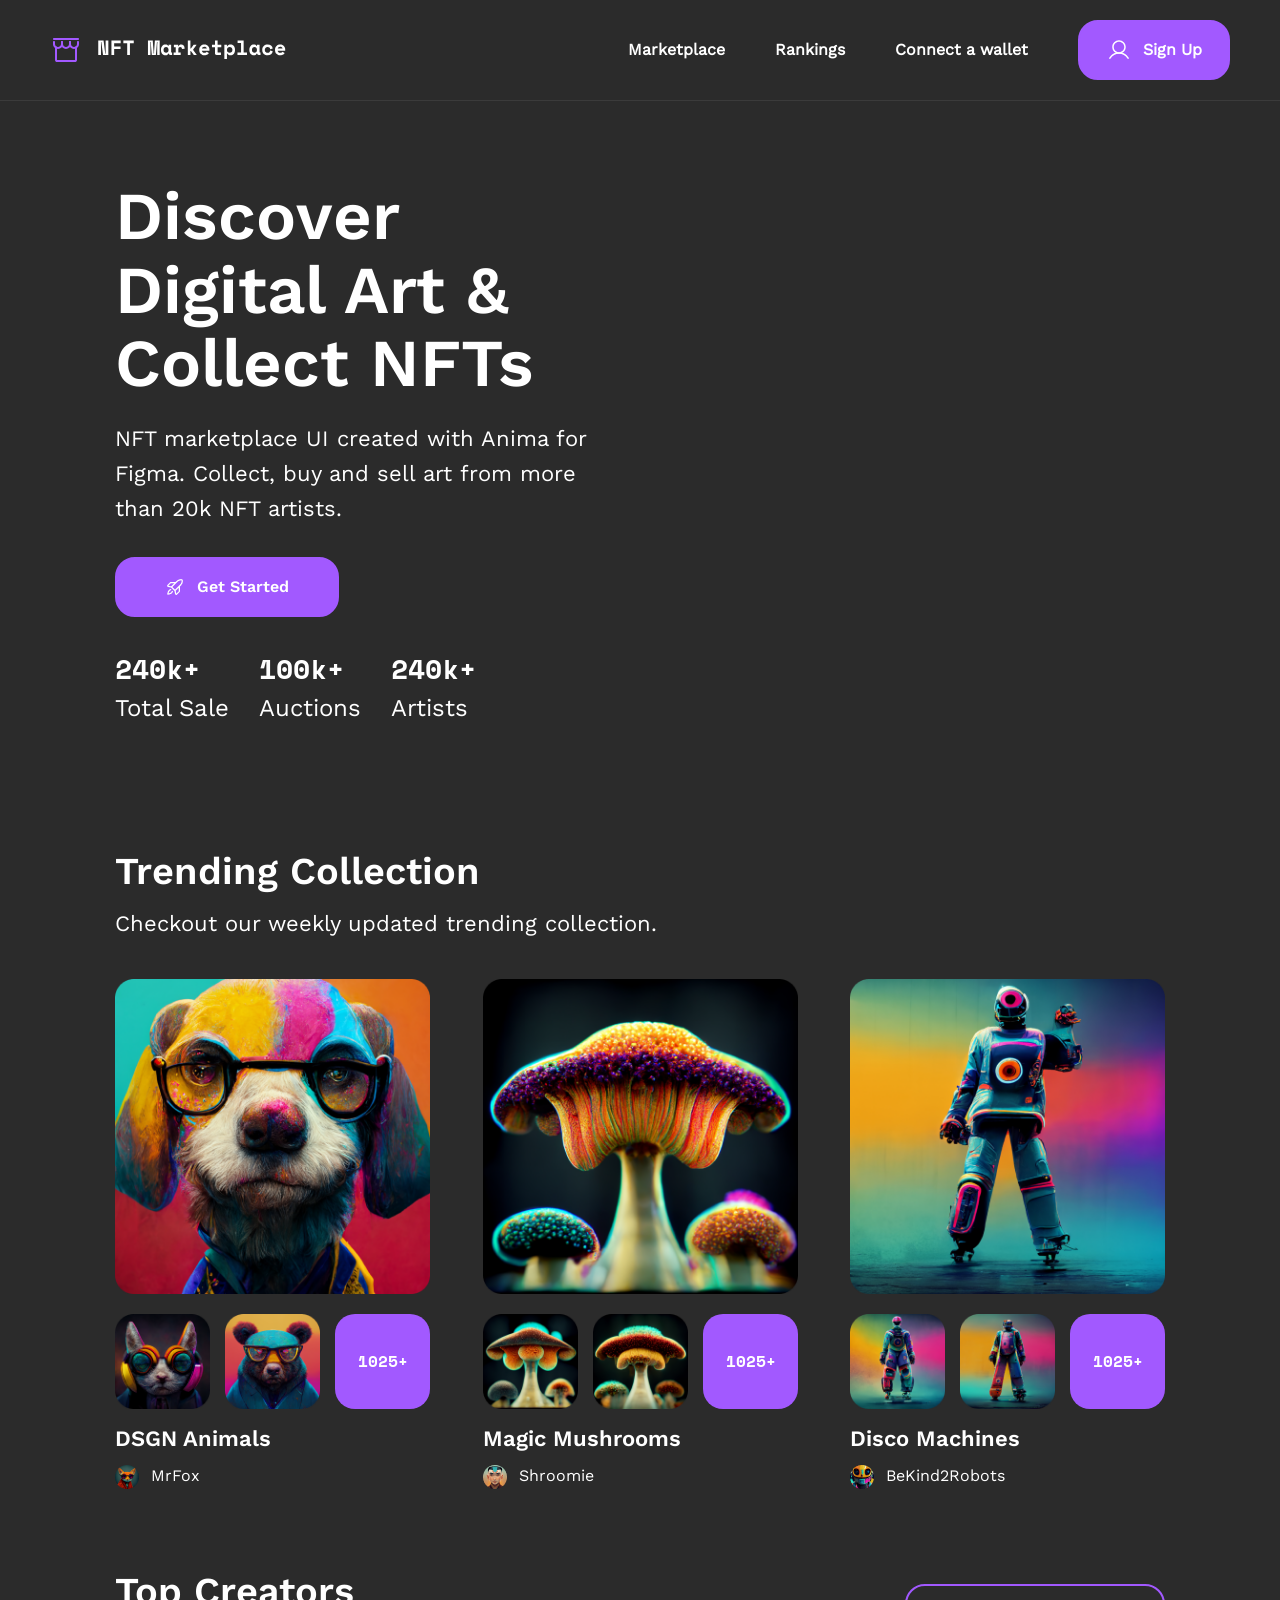
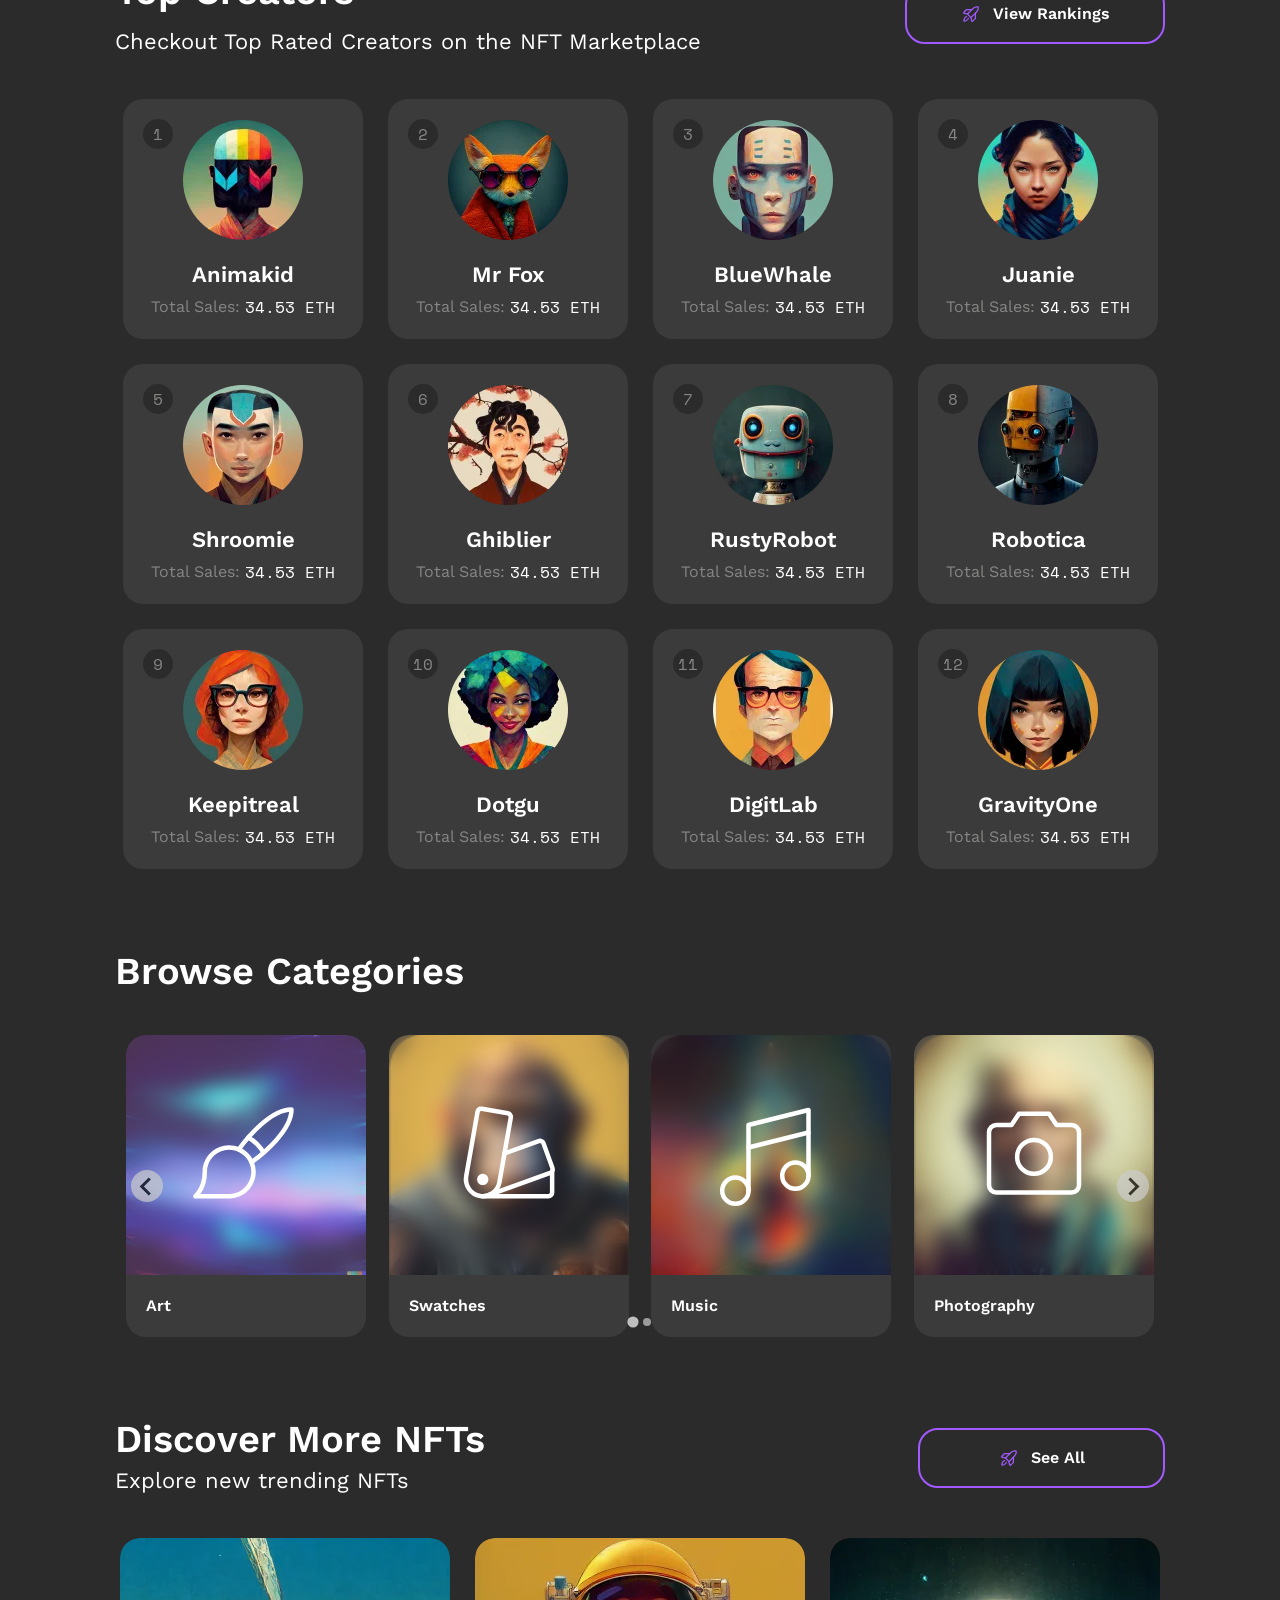
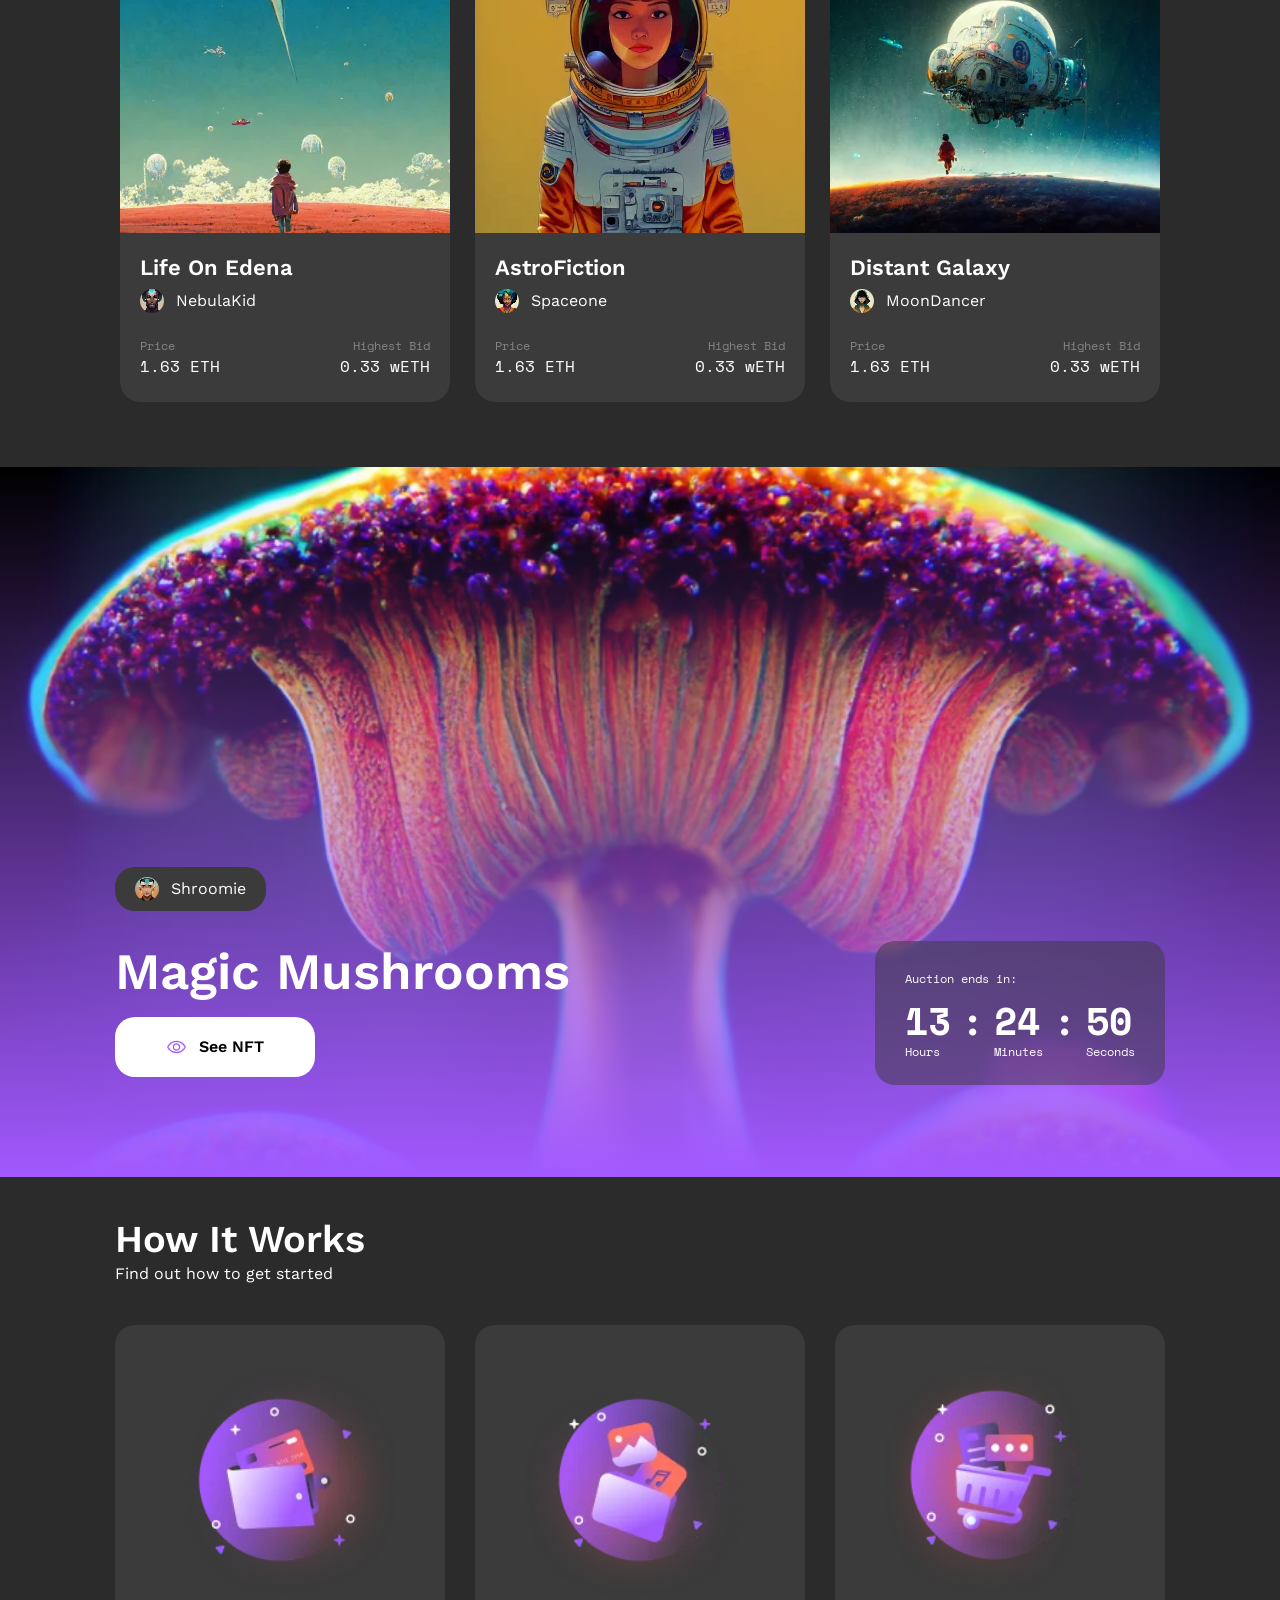
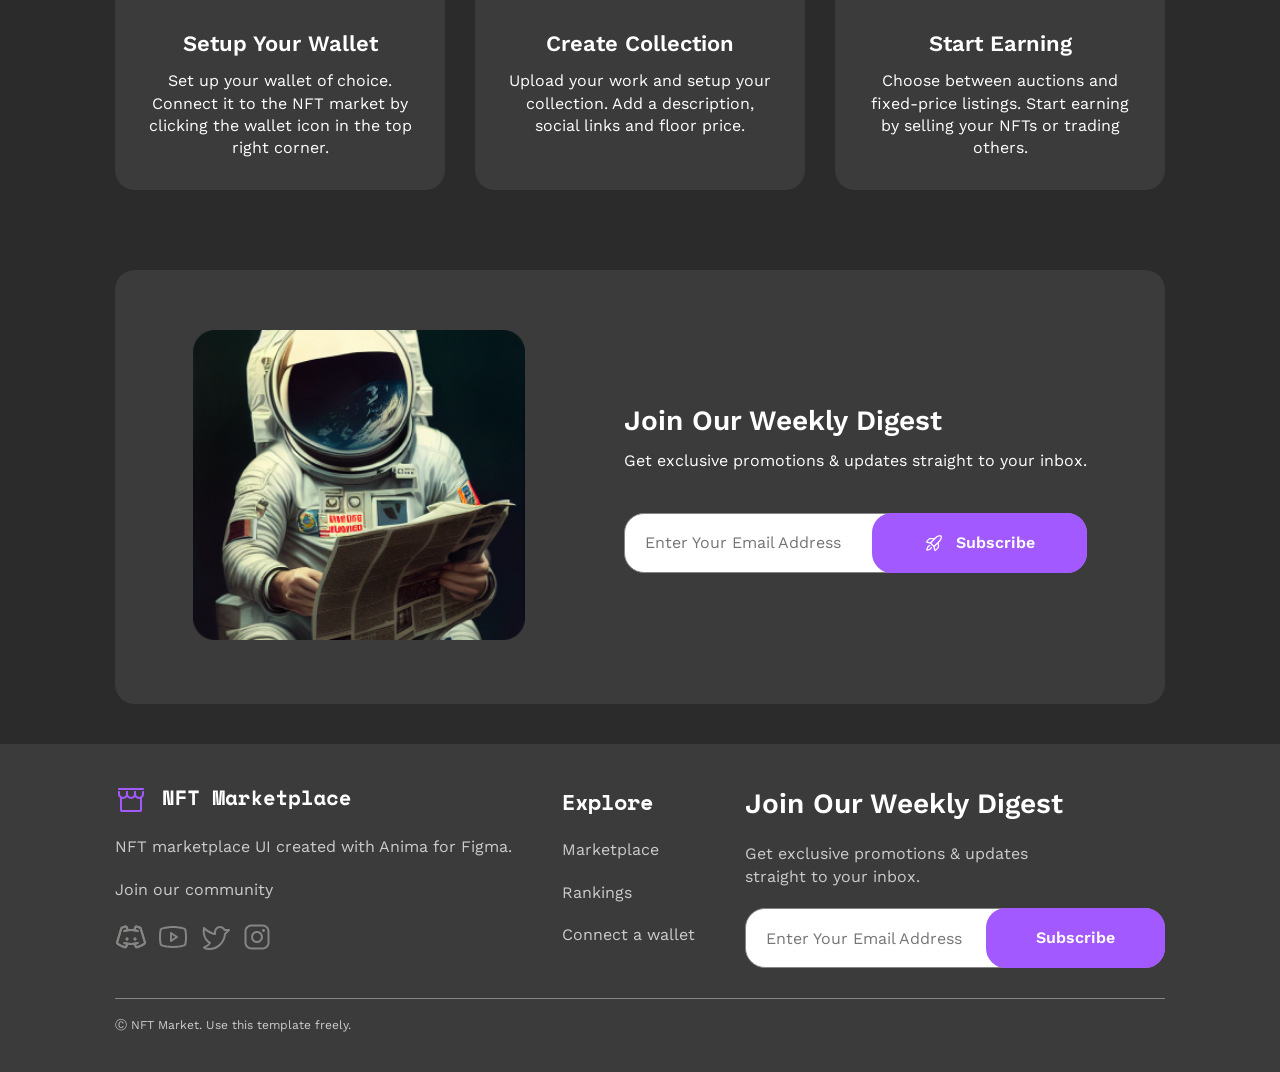
==== index.html @ 75ac3bb0 "Add files via upload" ====
<!DOCTYPE html>
<html lang="en">
  <head>
    <meta charset="UTF-8" />
    <meta name="viewport" content="width=device-width, initial-scale=1.0" />
    <meta http-equiv="X-UA-Compatible" content="ie=edge" />
    <title>NFT Marketplace</title>
    <link rel="icon" type="image/x-icon" href="images/favicon.png">
    <link rel="stylesheet" href="css/normalize.css" />
    <link rel="stylesheet" href="css/style.css" />
    <link rel="stylesheet" href="css/atropos.css" />
    <link rel="stylesheet" href="css/splide.min.css" />
  </head>
  <body>
    <div class="body-wrapper">
      <div class="overlay" onclick="toggleClasses()"></div>
      <header class="header">
        <section class="header_inner">
          <nav class="header_logo hvr-shrink">
            <a href="index.html" class="header_logo_container">
              <img
                src="images/storefront.svg"
                alt="NFT Marketplace"
                class="header_storefrontimg"
              />
              <img
                src="images/marketplace.svg"
                alt="NFT Marketplace"
                class="header_marketplaceimg"
              />
            </a>
          </nav>
          <a class="header_menubtn" onclick="toggleClasses()">
            <img
              src="images/burgermenu.svg"
              alt="Menu"
              class="header_burgermenu"
            />
          </a>
          <nav class="header_menu">
            <a href="marketplace.html" class="header_menuitem hvr-shrink">
              <img src="images/market.svg" alt="" />
              <p class="base-sans">Marketplace</p></a
            >
            <a href="topcreators.html" class="header_menuitem hvr-shrink">
              <img src="images/rank.svg" alt="" />
              <p class="base-sans">Rankings</p></a
            >
            <a href="connectwallet.html" class="header_menuitem hvr-shrink"
              ><img src="images/wallet.svg" alt="" />
              <p class="base-sans">Connect a wallet</p></a
            >
            <a
              href="createaccount.html"
              class="header_menuitem_button btn hvr-shrink"
            >
              <img src="images/user.svg" alt="" />
              <p class="base-sans">Sign Up</p></a
            >
            <div class="header_join">
              <p class="base-sans">Join our community</p>
              <div class="footer_socialpics">
                <a href="https://discord.com/"
                  ><img src="images/discord.svg" alt=""
                /></a>
                <a href="https://youtube.com/"
                  ><img src="images/youtube.svg" alt=""
                /></a>
                <a href="https://twitter.com/"
                  ><img src="images/twitter.svg" alt=""
                /></a>
                <a href="https://instagram.com/"
                  ><img src="images/instagram.svg" alt=""
                /></a>
              </div>
            </div>
          </nav>
        </section>
      </header>

      <section class="hero">
        <div class="container">
          <div class="hero_inner">
            <div class="hero_article_head">
              <h4 class="sans">Discover digital art & Collect NFTs</h4>
              <p class="base-sans">
                NFT marketplace UI created with Anima for Figma. Collect, buy
                and sell art from more than 20k NFT artists.
              </p>
            </div>

            <div class="hero_nft_card">
              <a href="artistpage.html"><img src="images/hero.gif" alt="" /></a>
            </div>
            <a
              href="createaccount.html"
              class="hero_article_button btn hvr-shrink"
              ><img src="images/rocket.png" alt="" />Get Started</a
            >

            <div class="hero_article_addinfo">
              <div class="hero_article_addinfo_item">
                <h5 class="mono">240k+</h5>
                <p class="base-sans">Total Sale</p>
              </div>
              <div class="hero_article_addinfo_item">
                <h5 class="mono">100k+</h5>
                <p class="base-sans">Auctions</p>
              </div>
              <div class="hero_article_addinfo_item">
                <h5 class="mono">240k+</h5>
                <p class="base-sans">Artists</p>
              </div>
            </div>
          </div>
        </div>
      </section>

      <section class="trendingcol">
        <div class="container">
          <div class="trendingcol_inner">
            <div class="trendingcol_headline">
              <h4 class="sans">Trending Collection</h4>
              <p class="base-sans">
                Checkout our weekly updated trending collection.
              </p>
            </div>
            <div class="trendingcol_cardrow">
              <div class="trendingcol_cardrow_item">
                <div class="trendingcol_cardrow_item_primpic hvr-shrink">
                  <a href="nftpage.html"
                    ><img src="images/cardrow1_fpick.png" alt=""
                  /></a>
                </div>

                <div class="trendingcol_cardrow_item_secpic_items">
                  <a href="nftpage.html"
                    ><img
                      class="hvr-shrink"
                      src="images/cardrow1_spick1.png"
                      alt=""
                  /></a>
                  <a href="nftpage.html"
                    ><img
                      class="hvr-shrink"
                      src="images/cardrow1_spick2.png"
                      alt=""
                  /></a>
                  <a href="nftpage.html"
                    ><p class="trendingcol_cardrow_secpic_item_nft hvr-shrink">
                      1025+
                    </p></a
                  >
                </div>
                <div class="trendingcol_info">
                  <h5 class="sans">DSGN Animals</h5>
                  <div class="trendingcol_card_placeholder_artistcard">
                    <img src="images/trendingcol_artistcard1.png" alt="" />
                    <p class="base-sans">MrFox</p>
                  </div>
                </div>
              </div>
              <div
                class="trendingcol_cardrow_item trendingcol_cardrow_item_cardrow_first"
              >
                <div class="trendingcol_cardrow_item_primpic hvr-shrink">
                  <a href="nftpage.html"
                    ><img src="images/cardrow2_fpick.png" alt=""
                  /></a>
                </div>
                <div class="trendingcol_cardrow_item_secpic_items">
                  <a href="nftpage.html"
                    ><img
                      class="hvr-shrink"
                      src="images/cardrow2_spick1.png"
                      alt=""
                  /></a>
                  <a href="nftpage.html"
                    ><img
                      class="hvr-shrink"
                      src="images/cardrow2_spick2.png"
                      alt=""
                  /></a>
                  <a href="nftpage.html"
                    ><p class="trendingcol_cardrow_secpic_item_nft hvr-shrink">
                      1025+
                    </p></a
                  >
                </div>
                <div class="trendingcol_info">
                  <h5 class="sans">Magic Mushrooms</h5>
                  <div class="trendingcol_card_placeholder_artistcard">
                    <img src="images/trendingcol_artistcard2.png" alt="" />
                    <p class="base-sans">Shroomie</p>
                  </div>
                </div>
              </div>
              <div
                class="trendingcol_cardrow_item trendingcol_cardrow_item_cardrow_second"
              >
                <div class="trendingcol_cardrow_item_primpic hvr-shrink">
                  <a href="nftpage.html"
                    ><img src="images/cardrow3_fpick.png" alt=""
                  /></a>
                </div>

                <div class="trendingcol_cardrow_item_secpic_items">
                  <a href="nftpage.html"
                    ><img
                      class="hvr-shrink"
                      src="images/cardrow3_spick1.png"
                      alt=""
                  /></a>
                  <a href="nftpage.html"
                    ><img
                      class="hvr-shrink"
                      src="images/cardrow3_spick2.png"
                      alt=""
                  /></a>
                  <a href="nftpage.html"
                    ><p class="trendingcol_cardrow_secpic_item_nft hvr-shrink">
                      1025+
                    </p></a
                  >
                </div>
                <div class="trendingcol_info">
                  <h5 class="sans">Disco Machines</h5>
                  <div class="trendingcol_card_placeholder_artistcard">
                    <img src="images/trendingcol_artistcard3.png" alt="" />
                    <p class="base-sans">BeKind2Robots</p>
                  </div>
                </div>
              </div>
            </div>
          </div>
        </div>
      </section>

      <section class="toprated container">
        <div class="toprated_inner">
          <article class="toprated_headline">
            <h4 class="sans">Top creators</h4>
            <p class="base-sans">
              Checkout Top Rated Creators on the NFT Marketplace
            </p>
          </article>
          <section class="toprated_btn hvr-shrink">
            <a href="topcreators.html" class="toprated_button btn">
              <img src="images/rocket2.svg" alt="" />View Rankings
            </a>
          </section>
          <div class="toprated_cardrow_list first"></div>
        </div>
      </section>

      <section class="browse">
        <div class="container">
          <div class="browse_inner">
            <h4 class="sans">Browse Categories</h4>
            <div
              class="splide"
              role="group"
              aria-label="Splide Basic HTML Example"
            >
              <div class="splide__track">
                <ul class="splide__list">
                  <li class="splide__slide hvr-shrink">
                    <a href="marketplace.html" class="browse_card">
                      <img
                        class="browse_card_img"
                        src="images/browse/art_bg.webp"
                        alt="Art"
                      /><img
                        src="images/browse/Art.svg"
                        alt=""
                        class="browse_card_front"
                      />
                      <p class="browse_card_name">Art</p>
                    </a>
                  </li>
                  <li class="splide__slide hvr-shrink">
                    <a href="marketplace.html" class="browse_card">
                      <img
                        class="browse_card_img"
                        src="images/browse/swatches_bg.webp"
                        alt="Swatches"
                      /><img
                        src="images/browse/Swatches.svg"
                        alt=""
                        class="browse_card_front"
                      />
                      <p class="browse_card_name">Swatches</p>
                    </a>
                  </li>
                  <li class="splide__slide hvr-shrink">
                    <a href="marketplace.html" class="browse_card">
                      <img
                        class="browse_card_img"
                        src="images/browse/music_bg.webp"
                        alt="Music"
                      /><img
                        src="images/browse/Music.svg"
                        alt=""
                        class="browse_card_front"
                      />
                      <p class="browse_card_name">Music</p>
                    </a>
                  </li>
                  <li class="splide__slide hvr-shrink">
                    <a href="marketplace.html" class="browse_card">
                      <img
                        class="browse_card_img"
                        src="images/browse/photography_bg.webp"
                        alt="Photography"
                      /><img
                        src="images/browse/Photography.svg"
                        alt=""
                        class="browse_card_front"
                      />
                      <p class="browse_card_name">Photography</p>
                    </a>
                  </li>
                  <li class="splide__slide hvr-shrink">
                    <a href="marketplace.html" class="browse_card">
                      <img
                        class="browse_card_img"
                        src="images/browse/video_bg.webp"
                        alt="Video"
                      /><img
                        src="images/browse/Video.svg"
                        alt=""
                        class="browse_card_front"
                      />
                      <p class="browse_card_name">Video</p>
                    </a>
                  </li>
                  <li class="splide__slide hvr-shrink">
                    <a href="marketplace.html" class="browse_card">
                      <img
                        class="browse_card_img"
                        src="images/browse/utility_bg.webp"
                        alt="Utility"
                      /><img
                        src="images/browse/Utility.svg"
                        alt=""
                        class="browse_card_front"
                      />
                      <p class="browse_card_name">Utility</p>
                    </a>
                  </li>
                  <li class="splide__slide hvr-shrink">
                    <a href="marketplace.html" class="browse_card">
                      <img
                        class="browse_card_img"
                        src="images/browse/sport_bg.webp"
                        alt="Sport"
                      /><img
                        src="images/browse/Sport.svg"
                        alt=""
                        class="browse_card_front"
                      />
                      <p class="browse_card_name">Sport</p>
                    </a>
                  </li>
                  <li class="splide__slide hvr-shrink">
                    <a href="marketplace.html" class="browse_card">
                      <img
                        class="browse_card_img"
                        src="images/browse/worlds_bg.webp"
                        alt="VirtualWorlds"
                      /><img
                        src="images/browse/VirtualWorlds.svg"
                        alt=""
                        class="browse_card_front"
                      />
                      <p class="browse_card_name">VirtualWorlds</p>
                    </a>
                  </li>
                </ul>
              </div>
            </div>
          </div>
        </div>
      </section>

      <section class="more">
        <div class="container">
          <div class="more_inner">
            <div class="more_headline_text">
              <h4 class="sans">Discover More NFTs</h4>
              <p class="base-sans">Explore new trending NFTs</p>
            </div>
            <div class="more_headline_button">
              <a href="marketplace.html" class="more_button btn hvr-shrink">
                <img src="images/rocket2.svg" alt="" />See All
              </a>
            </div>
            <section class="more_cardrow"></section>
          </div>
        </div>
      </section>

      <section class="highlight">
        <div class="highlight_gradient">
          <div class="container">
            <div class="highlight_inner">
              <a href="artistpage.html" class="highlight_artistcard hvr-shrink">
                <img src="images/highlight-artist.webp" alt="" />
                <p class="base-sans">Shroomie</p>
              </a>
              <h3 class="sans">Magic Mushrooms</h3>

              <div class="highlight_timer">
                <p class="caption-mono">Auction ends in:</p>
                <div class="highlight_timer_countdown">
                  <div class="highlight_timer_item">
                    <h3 class="highlight_hourtime mono">59</h3>
                    <p class="highlight_hourtext caption-mono">Hours</p>
                  </div>
                  <h3 class="highlight_timer_divider mono">:</h3>
                  <div class="highlight_timer_item">
                    <h3 class="highlight_mintime mono">59</h3>
                    <p class="highlight_mintext caption-mono">Minutes</p>
                  </div>
                  <h3 class="highlight_timer_divider mono">:</h3>
                  <div class="highlight_timer_item">
                    <h3 class="highlight_sectime mono">59</h3>
                    <p class="highlight_sectext caption-mono">Seconds</p>
                  </div>
                </div>
              </div>
              <div class="highlight_button hvr-shrink">
                <a href="nftpage.html" class="highlight_buttonsee">
                  <img src="images/timer_buttonsee.svg" alt="" />
                  <p style="color: black">See NFT</p>
                </a>
              </div>
            </div>
          </div>
        </div>
      </section>

      <section class="howitworks">
        <div class="container">
          <div class="howitworks_inner">
            <div class="howitworks_headline">
              <h3 class="sans">How It Works</h3>
              <p class="base-sans" style="font-weight: 400">
                Find out how to get started
              </p>
            </div>
            <div class="howitworks_cardrow">
              <div class="howitworks_cardrow_item hvr-shrink">
                <div class="howitworks_card_img">
                  <img src="images/more_item1.webp" alt="" />
                </div>
                <div class="howitworks_card_text">
                  <h5 class="sans">Setup Your wallet</h5>
                  <p class="caption-sans">
                    Set up your wallet of choice. Connect it to the NFT market
                    by clicking the wallet icon in the top right corner.
                  </p>
                </div>
              </div>
              <div class="howitworks_cardrow_item hvr-shrink">
                <div class="howitworks_card_img">
                  <img src="images/more_item2.webp" alt="" />
                </div>
                <div class="howitworks_card_text">
                  <h5 class="sans">Create Collection</h5>
                  <p class="caption-sans">
                    Upload your work and setup your collection. Add a
                    description, social links and floor price.
                  </p>
                </div>
              </div>
              <div class="howitworks_cardrow_item hvr-shrink">
                <div class="howitworks_card_img">
                  <img src="images/more_item3.webp" alt="" />
                </div>
                <div class="howitworks_card_text">
                  <h5 class="sans">Start Earning</h5>
                  <p class="caption-sans">
                    Choose between auctions and fixed-price listings. Start
                    earning by selling your NFTs or trading others.
                  </p>
                </div>
              </div>
            </div>
          </div>
        </div>
      </section>

      <section class="subscribe container">
        <div class="subscribe_inner">
          <div class="subscribe_picture">
            <img src="images/join-pic.png" alt="" />
          </div>
          <article class="subscribe_article">
            <div class="subscribe_text">
              <h4 class="sans">Join our weekly digest</h4>
              <p class="base-sans">
                Get exclusive promotions & updates straight to your inbox.
              </p>
            </div>
            <div class="subscribe_form">
              <input
                class="subscribe_input"
                type="email"
                placeholder="Enter Your Email Address"
              />
              <a href="#" class="subscribe_button btn hvr-shrink"
                ><img src="images/rocket.png" alt="" />Subscribe</a
              >
            </div>
          </article>
        </div>
      </section>
      <div class="scrollup">
        <svg class="scrollup_svg" viewBox="-2 -2 52 52">
          <path
            class="scrollup_path"
            d="M24,0 A24,24 0 0,1 48,24 A24,24 0 0,1 24,48 A24,24 0 0,1 0,24 A24,24 0 0,1 24,0 Z"
          />
        </svg>
      </div>
      <footer class="footer container">
        <div class="footer_inner">
          <section class="footer_socials">
            <a href="index.html" class="header_logo_container hvr-shrink">
              <img
                src="images/storefront.svg"
                alt="storefront"
                class="header_storefrontimg"
              />
              <img
                src="images/marketplace.svg"
                alt="marketplace"
                class="header_marketplaceimg"
              />
            </a>
            <p class="base-sans">
              NFT marketplace UI created with Anima for Figma.
            </p>
            <p class="base-sans">Join our community</p>
            <div class="footer_socialpics">
              <a href="https://discord.com/" class="hvr-shrink"
                ><img src="images/discord.svg" alt=""
              /></a>
              <a href="https://youtube.com/" class="hvr-shrink"
                ><img src="images/youtube.svg" alt=""
              /></a>
              <a href="https://twitter.com/" class="hvr-shrink"
                ><img src="images/twitter.svg" alt=""
              /></a>
              <a href="https://instagram.com/" class="hvr-shrink"
                ><img src="images/instagram.svg" alt=""
              /></a>
            </div>
          </section>
          <section class="footer_explore">
            <h5 class="mono">Explore</h5>
            <a href="marketplace.html" class="hvr-shrink"
              ><p class="base-sans">Marketplace</p></a
            >
            <a href="topcreators.html" class="hvr-shrink"
              ><p class="base-sans">Rankings</p></a
            >
            <a href="connectwallet.html" class="hvr-shrink"
              ><p class="base-sans">Connect a wallet</p></a
            >
          </section>
          <section class="footer_form">
            <div class="footer_text">
              <h4 class="sans">Join our weekly digest</h4>
              <p class="base-sans">
                Get exclusive promotions & updates straight to your inbox.
              </p>
            </div>
            <input
              class="footer_input"
              type="email"
              placeholder="Enter Your Email Address"
            />
            <a href="#" class="footer_button btn hvr-shrink"
              ><img src="images/rocket.png" alt="" />Subscribe</a
            >
          </section>
        </div>
        <p style="color: #cccccc" class="caption-sans">
          Ⓒ NFT Market. Use this template freely.
        </p>
      </footer>
    </div>
    <script src="js/index.js"></script>
    <script src="js/timer.js"></script>
    <script src="js/splide.min.js"></script>
    <script src="js/atropos.js"></script>
    <script src="js/main.js"></script>
    <script src="https://ajax.googleapis.com/ajax/libs/jquery/3.4.1/jquery.min.js"></script>
  </body>
</html>
---- css/style.css ----
@charset "UTF-8";
@font-face {
  font-family: "Space-Mono";
  font-weight: 400;
  font-style: normal;
  src: url("../fonts/SpaceMono-Regular.woff") format("woff2"), url("../fonts/SpaceMono-Regular.woff2") format("woff");
}
@font-face {
  font-family: "Space-Mono-Bold";
  font-weight: 700;
  font-style: normal;
  src: url("../fonts/SpaceMono-Bold.woff") format("woff2"), url("../fonts/SpaceMono-Bold.woff2") format("woff");
}
@font-face {
  font-family: "Work-Sans";
  font-weight: 400;
  font-style: normal;
  src: url("../fonts/WorkSans-Regular.woff") format("woff2"), url("../fonts/WorkSans-Regular.woff2") format("woff");
}
@font-face {
  font-family: "Work-Sans-SemiBold";
  font-weight: 600;
  font-style: normal;
  src: url("../fonts/WorkSans-SemiBold.woff") format("woff2"), url("../fonts/WorkSans-SemiBold.woff2") format("woff");
}
html {
  box-sizing: border-box;
  min-width: 52px;
}

ul,
li {
  list-style: none;
  padding: 0;
  margin: 0;
}

h1,
h2,
h3,
h4,
h5,
h6,
p {
  margin: 0;
}

input {
  border: none;
}

input[type=search]::-webkit-search-cancel-button,
input[type=search]::-webkit-search-clear-button {
  -webkit-appearance: none;
  appearance: none;
  display: none;
}

h1.mono {
  color: #fff;
  font-family: "Space-Mono-Bold";
  font-size: 67px;
  font-style: normal;
  font-weight: 700;
  line-height: 110%; /* 73.7px */
  text-transform: capitalize;
}

h1.sans {
  color: #fff;
  font-family: "Work-Sans-SemiBold";
  font-size: 67px;
  font-style: normal;
  font-weight: 600;
  line-height: 110%; /* 73.7px */
  text-transform: capitalize;
}

h2.mono {
  color: #fff;
  font-family: "Space-Mono-Bold";
  font-size: 51px;
  font-style: normal;
  font-weight: 700;
  line-height: 110%;
  text-transform: capitalize;
}

h2.sans {
  color: #fff;
  font-family: "Work-Sans-SemiBold";
  font-size: 51px;
  font-style: normal;
  font-weight: 600;
  line-height: 110%;
  text-transform: capitalize;
}

h3.mono {
  color: #fff;
  font-family: "Space-Mono-Bold";
  font-size: 38px;
  font-style: normal;
  font-weight: 700;
  line-height: 120%; /* 45.6px */
  text-transform: capitalize;
}

h3.sans {
  color: #fff;
  font-family: "Work-Sans-SemiBold";
  font-size: 38px;
  font-style: normal;
  font-weight: 600;
  line-height: 120%; /* 45.6px */
  text-transform: capitalize;
}

h4.sans {
  color: #fff;
  font-family: "Work-Sans-SemiBold";
  font-size: 28px;
  font-style: normal;
  font-weight: 600;
  line-height: 140%;
  text-transform: capitalize;
}

h4.mono {
  color: #fff;
  font-family: "Space-Mono-Bold";
  font-size: 28px;
  font-style: normal;
  font-weight: 700;
  line-height: 140%; /* 39.2px */
  text-transform: capitalize;
}

h5.mono {
  color: #fff;
  font-family: "Space-Mono-Bold";
  font-size: 22px;
  font-style: normal;
  font-weight: 700;
  line-height: 160%;
  text-transform: capitalize;
}

h5.sans {
  color: #fff;
  font-family: "Work-Sans-SemiBold";
  font-size: 22px;
  font-style: normal;
  font-weight: 600;
  line-height: 140%; /* 30.8px */
  text-transform: capitalize;
}

p.base-mono {
  color: #858584;
  font-family: "Space-Mono";
  font-size: 16px;
  font-style: normal;
  font-weight: 400;
  line-height: 140%;
}

p.base-sans {
  color: #fff;
  font-family: "Work-Sans";
  font-size: 16px;
  font-style: normal;
  font-weight: 400;
  line-height: 140%;
}

p.caption-mono {
  color: #fff;
  font-family: "Space-Mono";
  font-size: 12px;
  font-style: normal;
  font-weight: 400;
  line-height: 110%;
}

p.caption-sans {
  color: #fff;
  font-family: "Work-Sans";
  font-size: 12px;
  font-style: normal;
  font-weight: 400;
  line-height: 110%;
}

*,
*::after,
*::before {
  box-sizing: inherit;
}

body {
  min-width: 320px;
  overflow-x: hidden;
}

a:link {
  text-decoration: none;
}

a:visited {
  text-decoration: none;
  color: #fff;
}

a:hover {
  text-decoration: none;
}

a:active {
  text-decoration: none;
}

.hide {
  display: none;
}

.hvr-shrink {
  display: inline-block;
  vertical-align: middle;
  transform: perspective(1px) translateZ(0);
  box-shadow: 0 0 1px rgba(0, 0, 0, 0);
  transition-duration: 0.3s;
  transition-property: transform;
}

.hvr-shrink:hover,
.hvr-shrink:focus,
.hvr-shrink:active {
  transform: scale(0.92);
}

body {
  background-color: #2b2b2b;
}

.body-wrapper {
  overflow: hidden;
  width: 100%;
  position: relative;
}

.btn {
  border-radius: 20px;
  border: 2px solid #a259ff;
  display: flex;
  height: 60px;
  padding: 0px 50px;
  justify-content: center;
  align-items: center;
  gap: 12px;
  align-self: stretch;
  color: #fff;
  text-align: center;
  font-family: "Work-Sans-SemiBold";
  font-size: 16px;
  font-style: normal;
  font-weight: 600;
  line-height: 140%;
}

.grey {
  color: #858584;
}

.overlay {
  display: none;
  position: fixed;
  top: 0;
  left: 0;
  width: 100%;
  height: 100%;
  background-color: rgba(0, 0, 0, 0.5);
  -webkit-backdrop-filter: blur(5px);
          backdrop-filter: blur(5px);
  z-index: 5;
}

.show {
  display: flex;
}

.container {
  padding: 40px calc((100vw - 385px) / 2 + 30px);
}

.header {
  position: fixed;
  top: 0;
  width: 100%;
  background-color: #2b2b2b;
  z-index: 6;
  border-bottom: 1px solid #3b3b3b;
}
.header_menu {
  display: block;
}
.header_menubtn {
  z-index: 8;
}
.header_inner {
  padding: 15px 30px;
  display: flex;
  flex-direction: row;
  justify-content: space-between;
}
.header_logo_container {
  display: flex;
  flex-direction: row;
  align-items: center;
  gap: 10px;
}

.hero {
  margin-top: 100px;
}
.hero_inner {
  display: flex;
  flex-direction: column;
  gap: 40px;
  align-items: center;
}
.hero_inner a {
  margin: 0 auto;
}
.hero_article_head {
  display: flex;
  flex-direction: column;
  gap: 10px;
}
.hero_article_button {
  background-color: #a259ff;
  width: 315px;
  text-align: center;
  font-family: "Work-Sans-SemiBold";
  font-size: 16px;
  font-style: normal;
  font-weight: 600;
  line-height: 140%;
}
.hero_article_addinfo {
  display: flex;
  flex-direction: row;
  gap: 30px;
  color: #fff;
  width: 100%;
  align-items: center;
  justify-content: center;
}
.hero_article_addinfo_item {
  display: flex;
  flex-direction: column;
}
.hero_nft_card img {
  width: 100%;
}
.hero_nft_card_img {
  width: 100%;
  height: auto;
}
.hero_nft_card_placeholder {
  height: 109px;
  background-color: #3b3b3b;
  border-radius: 0px 0px 20px 20px;
}
.hero_nft_card_placeholder_info {
  display: flex;
  flex-direction: column;
  gap: 10px;
  padding: 20px;
}
.hero_nft_card_placeholder_artistcard {
  display: flex;
  flex-direction: row;
  gap: 12px;
  align-items: center;
}

.trendingcol_inner {
  display: flex;
  flex-direction: column;
  gap: 40px;
}
.trendingcol_headline {
  display: flex;
  flex-direction: column;
  gap: 10px;
}
.trendingcol_cardrow {
  display: flex;
  flex-direction: row;
  gap: 30px;
  justify-content: space-between;
  align-items: center;
}
.trendingcol_cardrow_item {
  display: flex;
  flex-direction: column;
  gap: 15px;
}
.trendingcol_cardrow_item_cardrow_first, .trendingcol_cardrow_item_cardrow_second {
  display: none;
}
.trendingcol_cardrow_item_primpic img {
  width: 315px;
  height: 315px;
}
.trendingcol_placeholder_info {
  display: flex;
  flex-direction: column;
  gap: 10px;
  padding: 20px;
}
.trendingcol_placeholder_artistcard {
  display: flex;
  flex-direction: row;
  gap: 12px;
  align-items: center;
}
.trendingcol_info {
  display: flex;
  flex-direction: column;
  gap: 10px;
}
.trendingcol_card_placeholder_artistcard {
  display: flex;
  flex-direction: row;
  gap: 12px;
  align-items: center;
}
.trendingcol_cardrow_item_secpic_items {
  display: flex;
  flex-direction: row;
  align-items: center;
  justify-content: space-evenly;
  gap: 15px;
}
.trendingcol_cardrow_item_secpic_items img {
  width: 95px;
  height: 95px;
}
.trendingcol_cardrow_secpic_item_nft {
  border-radius: 20px;
  background-color: #a259ff;
  display: flex;
  height: 95px;
  width: 95px;
  padding: 32px 15px;
  color: #fff;
  text-align: center;
  font-family: "Space-Mono-Bold";
  font-size: 16px;
  font-style: normal;
  font-weight: 700;
  line-height: 140%;
  align-items: center;
  justify-content: center;
}

.toprated_inner {
  display: flex;
  flex-direction: row;
  flex-wrap: wrap;
  gap: 40px 0;
  align-items: center;
}
.toprated_headline {
  display: flex;
  flex-direction: column;
  gap: 10px 0;
  order: 1;
}
.toprated_cardrow {
  display: flex;
  flex-direction: column;
  gap: 20px 0;
}
.toprated_cardrow_item {
  border-radius: 20px;
  background: #3b3b3b;
  display: flex;
  gap: 0 20px;
  flex-direction: row;
  padding: 20px;
  width: 330px;
  height: auto;
}
.toprated_cardrow_item img {
  height: 60px;
  width: 60px;
}
.toprated_cardrow_list {
  display: flex;
  flex-direction: column;
  gap: 20px 0;
  width: 100%;
  order: 2;
}
.toprated_btn {
  order: 3;
  width: 100%;
  display: flex;
  justify-content: center;
}
.toprated_info {
  display: flex;
  flex-direction: column;
  gap: 5px;
}
.toprated_info_sales {
  display: flex;
  flex-direction: row;
  gap: 0 5px;
  align-items: flex-end;
}
.toprated_info_price {
  font-family: "Space-Mono";
  font-size: 16px;
  font-style: normal;
  font-weight: 400;
  line-height: 140%;
  color: #fff;
}
.toprated_info_salestext {
  font-family: "Work-Sans";
  font-size: 16px;
  font-style: normal;
  font-weight: 400;
  line-height: 140%;
}

.toprated_button,
.more_button {
  width: 100%;
}

.lastitem {
  display: none;
}

.third {
  display: none;
}

.ranking_number {
  position: absolute;
  border-radius: 20px;
  background: #2b2b2b;
  width: 30px;
  height: 30px;
  z-index: 3;
  text-align: center;
  padding-top: 4px;
  color: #858584;
  font-family: "Space-Mono";
  font-size: 16px;
  font-style: normal;
  font-weight: 400;
  line-height: 140%;
}

.browse_inner {
  display: flex;
  flex-direction: column;
  gap: 40px 0;
  align-items: flex-start;
  justify-content: center;
}
.browse_cardrow {
  display: flex;
  flex-direction: row;
  flex-wrap: wrap;
  gap: 20px;
  align-items: center;
  justify-content: space-evenly;
}
.browse_card {
  display: flex;
  flex-direction: column;
  align-items: center;
}
.browse_card_img {
  width: 148px;
  height: 142px;
  border-radius: 20px 20px 0 0;
}
.browse_card_name {
  padding: 20px;
  background-color: #3b3b3b;
  border-radius: 0 0 20px 20px;
  color: #fff;
  font-family: "Work-Sans-SemiBold";
  font-size: 16px;
  font-style: normal;
  font-weight: 600;
  line-height: 140%;
  width: 150px;
}
.browse_card_front {
  border-radius: 20px 20px 0 0;
  position: absolute;
  padding: 31px 35px;
  background: rgba(255, 255, 255, 0.1);
  -webkit-backdrop-filter: blur(10px);
          backdrop-filter: blur(10px);
}

.more_inner {
  display: flex;
  flex-direction: row;
  flex-wrap: wrap;
  padding-bottom: 20px;
  gap: 40px 0;
  align-items: center;
}
.more_headline {
  display: flex;
  flex-direction: row;
  justify-content: space-between;
  align-self: stretch;
  order: 1;
}
.more_cardrow {
  display: flex;
  flex-direction: row;
  flex-wrap: wrap;
  gap: 20px;
  justify-content: space-evenly;
  order: 2;
}
.more_cardrow_item {
  display: flex;
  flex-direction: column;
  width: 315px;
  height: 469px;
}
.more_card_artistcard {
  display: flex;
  flex-direction: row;
  gap: 0 12px;
  padding-bottom: 25px;
  padding-top: 5px;
  align-items: center;
}
.more_addinfo {
  display: flex;
  flex-direction: row;
  justify-content: space-between;
  align-self: stretch;
}
.more_addinfo_bid p {
  display: flex;
  flex-direction: column;
  align-items: flex-end;
}
.more_addinfo .more_headline_button {
  order: 3;
  width: 100%;
  display: flex;
  justify-content: center;
}

.more_card_placeholder,
.marketplace_card_placeholder,
.nft_card_placeholder {
  display: flex;
  padding: 20px 20px 25px 20px;
  flex-direction: column;
  align-items: flex-start;
  align-self: stretch;
  background-color: #3b3b3b;
  border-radius: 0 0 20px 20px;
  width: 100%;
}

.marketplace_card_placeholder {
  background-color: #2b2b2b;
}

.highlight {
  background-image: url(../images/highlight.webp);
  background-repeat: no-repeat;
  background-position: center;
  background-size: cover;
  min-height: 590px;
  overflow: hidden;
  z-index: 0;
  display: flex;
  align-self: stretch;
}
.highlight_gradient {
  background: linear-gradient(180deg, rgba(162, 89, 255, 0) 0%, #a259ff 100%);
  width: 100%;
}
.highlight_inner {
  width: 100%;
  height: 100%;
  padding: 120px 0 40px 0;
  display: flex;
  flex-direction: column;
  gap: 30px;
}
.highlight_artistcard {
  display: flex;
  flex-direction: row;
  align-items: center;
  padding: 10px 20px;
  background-color: #3b3b3b;
  border-radius: 20px;
  gap: 12px;
  width: 151px;
}
.highlight_timer {
  display: flex;
  flex-direction: column;
  gap: 10px;
  padding: 30px;
  border-radius: 20px;
  background: rgba(59, 59, 59, 0.5);
  -webkit-backdrop-filter: blur(5px);
          backdrop-filter: blur(5px);
  height: 144px;
}
.highlight_timer_countdown {
  display: flex;
  flex-direction: row;
  gap: 10px;
  justify-content: space-evenly;
}
.highlight_timer_item {
  display: flex;
  flex-direction: column;
}
.highlight_button {
  display: flex;
  height: 60px;
  padding: 22px 50px;
  justify-content: center;
  align-items: center;
  gap: 12px;
  align-self: stretch;
  border-radius: 20px;
  background-color: #fff;
  font-family: "Work-Sans-SemiBold";
  font-size: 16px;
  font-style: normal;
  font-weight: 600;
  line-height: 140%;
}
.highlight_buttonsee {
  display: flex;
  flex-direction: row;
  gap: 12px;
}

.howitworks_inner {
  display: flex;
  flex-direction: column;
}
.howitworks_headline {
  gap: 10px;
}
.howitworks_cardrow {
  display: flex;
  flex-direction: row;
  flex-wrap: wrap;
  justify-content: center;
  padding-top: 40px;
  gap: 20px;
}
.howitworks_cardrow_item {
  padding: 20px;
  border-radius: 20px;
  background-color: #3b3b3b;
  display: flex;
  flex-direction: row;
  align-items: center;
  gap: 20px;
  width: 315px;
}
.howitworks_card_img img {
  height: 100px;
  width: 100px;
}
.howitworks_card_text {
  display: flex;
  flex-direction: column;
  gap: 10px;
}
.howitworks_card_text p {
  line-height: 140%;
}

.subscribe {
  padding-top: 40px;
  padding-bottom: 40px;
  display: flex;
  justify-content: center;
}
.subscribe_inner {
  display: flex;
  flex-direction: row;
  flex-wrap: wrap;
  gap: 30px;
  align-items: center;
  justify-content: space-evenly;
  width: 100%;
}
.subscribe_picture img {
  height: 255px;
  width: 100%;
}
.subscribe_article {
  display: flex;
  flex-direction: column;
  gap: 40px;
}
.subscribe_text {
  display: flex;
  flex-direction: column;
  gap: 10px;
}
.subscribe_form {
  display: flex;
  flex-direction: column;
  gap: 16px;
}

.footer p {
  color: #cccccc;
}

.subscribe_form input,
.footer_input {
  padding: 16px 20px;
  height: 46px;
  border-radius: 20px;
  border: 1px solid #858584;
}

.subscribe_button,
.footer_button {
  background-color: #a259ff;
  height: 46px;
}

.createacc {
  margin-top: 100px;
}
.createacc_main {
  display: flex;
  flex-direction: column;
  gap: 30px;
}
.createacc_img {
  background-image: url(../images/createaccimg.webp);
  background-repeat: no-repeat;
  background-position: center;
  background-size: cover;
  min-height: 232px;
  overflow: hidden;
  z-index: 0;
  display: flex;
  align-self: stretch;
}
.createacc_main {
  padding: 30px;
  display: flex;
  align-items: center;
}
.createacc_header {
  display: flex;
  flex-direction: column;
  gap: 20px;
}
.createacc_form {
  display: flex;
  flex-direction: column;
  gap: 15px;
}
.createacc_form input {
  padding: 16px 20px 16px 52px;
  display: flex;
  flex-direction: row;
  align-items: center;
  gap: 12px;
  justify-content: flex-start;
  border-radius: 20px;
  border: none;
  color: #2b2b2b;
  font-family: "Work-Sans";
  font-size: 16px;
  font-style: normal;
  font-weight: 400;
  line-height: 140%;
}
.createacc_button {
  background-color: #a259ff;
  height: 46px;
  margin: 0 auto;
}
.createacc_form input, .createacc_button {
  height: 46px;
  width: 315px;
}

#nameicon {
  background-image: url(../images/formuser.svg);
  background-repeat: no-repeat;
  background-position: 15px 13px;
}

#emailicon {
  background-image: url(../images/formemail.svg);
  background-repeat: no-repeat;
  background-position: 15px 13px;
}

#passicon {
  background-image: url(../images/formpass.svg);
  background-repeat: no-repeat;
  background-position: 15px 13px;
}

.connectwallet {
  margin-top: 100px;
}
.connectwallet_main {
  display: flex;
  flex-direction: column;
  gap: 30px;
}
.connectwallet_img {
  background-image: url(../images/connectwallimg.webp);
  background-repeat: no-repeat;
  background-position: center;
  background-size: cover;
  min-height: 232px;
  overflow: hidden;
  z-index: 0;
  display: flex;
  align-self: stretch;
}
.connectwallet_main {
  padding: 30px 30px 40px 30px;
  display: flex;
  align-items: center;
}
.connectwallet_header {
  display: flex;
  flex-direction: column;
  gap: 20px;
}
.connectwallet_buttons {
  display: flex;
  flex-direction: column;
  gap: 20px;
}
.connectwallet_button {
  padding: 0 20px 0 40px;
  display: flex;
  justify-content: flex-start;
  height: 60px;
  width: 320px;
  background-color: #3b3b3b;
  font-size: 20px;
  gap: 20px;
}

.coverimg {
  margin-top: 100px;
  display: flex;
  flex-direction: column;
  align-items: center;
}
.coverimg_bg {
  background-image: url(../images/top-slider.webp);
  background-repeat: no-repeat;
  background-position: center;
  background-size: cover;
  min-height: 250px;
  overflow: hidden;
  z-index: 0;
  display: flex;
  align-self: stretch;
}
.coverimg_gradient {
  z-index: 1;
  background: linear-gradient(180deg, rgba(162, 89, 255, 0) 0%, #a259ff 100%);
  width: 100%;
}
.coverimg_placeholder {
  position: absolute;
  margin-top: 190px;
}
.coverimg_placeholder img {
  height: 120px;
  width: 120px;
  border: 2px solid #2b2b2b;
  border-radius: 20px;
}

.artistinfo {
  padding: 80px 30px 30px 30px;
}
.artistinfo_inner {
  margin-top: 50px;
  display: flex;
  flex-direction: column;
  gap: 30px;
}
.artistinfo_article_addinfo {
  display: flex;
  flex-direction: row;
  gap: 30px;
  color: #fff;
  width: 100%;
  align-items: center;
  justify-content: flex-start;
}
.artistinfo_buttons {
  display: flex;
  flex-direction: column;
  gap: 20px;
}
.artistinfo_buttons a {
  height: 60px;
  width: 315px;
}
.artistinfo_socials {
  display: flex;
  flex-direction: row;
  gap: 10px;
}
.artistinfo_socials img {
  width: 24px;
  height: 24px;
}
.artistinfo_bio, .artistinfo_links {
  display: flex;
  flex-direction: column;
  gap: 10px;
}

.tabbar {
  padding-top: 10px;
}
.tabbar_inner {
  display: flex;
  flex-direction: row;
  justify-content: center;
  border-top: 1px solid #3b3b3b;
  gap: 15px;
  padding-top: 0;
}
.tabbar_inner_item {
  display: flex;
  align-items: center;
  justify-content: center;
  height: 60px;
  width: 105px;
}
.tabbar_inner_item p {
  display: none;
}
.tabbar_inner_item h5 {
  font-size: 16px;
  color: #858584;
}

.activetab {
  border-bottom: 2px solid #858584;
}

.activetab h5 {
  color: #fff;
}

.artist_cardrow,
.marketplace_cardrow {
  padding: 80px 30px;
  display: flex;
  flex-direction: row;
  flex-wrap: wrap;
  gap: 20px;
  justify-content: space-between;
}

.marketplace_cardrow,
.artist_cardrow {
  background-color: #3b3b3b;
  border-bottom: 2px solid #2b2b2b;
}

.secondrow,
.thirdrow {
  display: none;
}

.placeholderimg {
  margin-top: 100px;
  background-image: url(../images/nftpage/nft-topslider.webp);
  background-repeat: no-repeat;
  background-position: center;
  background-size: cover;
  min-height: 320px;
  overflow: hidden;
  z-index: 0;
  display: flex;
  align-self: stretch;
}

.nftartistinfo_inner {
  display: flex;
  flex-direction: column;
  gap: 20px;
}
.nftartistinfo_headline {
  display: flex;
  flex-direction: column;
  gap: 10px;
}
.nftartistinfo_timer {
  display: flex;
  flex-direction: column;
  gap: 10px;
  padding: 30px;
  border-radius: 20px;
  background: rgba(59, 59, 59, 0.5);
  -webkit-backdrop-filter: blur(5px);
          backdrop-filter: blur(5px);
  height: 234px;
}
.nftartistinfo_timer_countdown {
  display: flex;
  flex-direction: row;
  gap: 10px;
  justify-content: space-evenly;
}
.nftartistinfo_timer_item {
  display: flex;
  flex-direction: column;
}
.nftartistinfo_button {
  margin-top: 20px;
  background-color: #a259ff;
}
.nftartistinfo_artistcard, .nftartistinfo_description, .nftartistinfo_details {
  display: flex;
  flex-direction: column;
  gap: 10px;
}
.nftartistinfo_details a {
  display: flex;
  flex-direction: row;
  gap: 10px;
}
.nftartistinfo_card {
  display: flex;
  flex-direction: row;
  gap: 12px;
}
.nftartistinfo_tag, .nftartistinfo_tags {
  display: flex;
  flex-direction: column;
  gap: 20px;
}
.nftartistinfo_tag a {
  padding: 0 30px;
  background-color: #3b3b3b;
  border-radius: 20px;
  color: #fff;
  text-align: center;
  font-family: "Work-Sans-SemiBold";
  height: 46px;
  display: flex;
  align-items: center;
  justify-content: flex-start;
  width: -moz-fit-content;
  width: fit-content;
  text-transform: uppercase;
}

.nftartistinfo_tag a,
.howitworks_card_text h5 {
  font-size: 16px;
  font-style: normal;
  font-weight: 600;
  line-height: 140%; /* 22.4px */
}

.morenft_inner {
  display: flex;
  flex-direction: row;
  flex-wrap: wrap;
  gap: 30px;
  align-items: center;
  justify-content: center;
}
.morenft_cardrow {
  display: flex;
  flex-direction: row;
  flex-wrap: wrap;
  gap: 20px;
  justify-content: space-evenly;
}
.morenft_inner h4 {
  order: 1;
}
.morenft_cardrow {
  order: 2;
}
.morenft_inner a {
  order: 3;
}

.marketplace,
.topcreators {
  margin-top: 100px;
}
.marketplace_inner,
.topcreators_inner {
  display: flex;
  flex-direction: column;
  gap: 30px;
}
.marketplace_headline h4,
.topcreators_headline h4 {
  margin-bottom: 10px;
}
.marketplace_search,
.topcreators_search {
  padding: 12px 20px;
  border-radius: 20px;
  height: 60px;
  border: 1px solid #3b3b3b;
  background-color: #2b2b2b;
  background-image: url(../images/search.svg);
  background-repeat: no-repeat;
  background-position: 270px 16px;
  width: 315px;
  color: #fff;
  font-family: "Work-Sans";
  font-size: 16px;
  font-style: normal;
  font-weight: 400;
  line-height: 140%;
}

.rankings_inner {
  display: flex;
  flex-direction: column;
  gap: 20px;
}
.rankings_header p {
  color: #858584;
}
.rankings_table {
  display: flex;
  flex-direction: column;
  gap: 20px;
}
.rankings_table_item {
  background-color: #3b3b3b;
  border: none;
}
.rankings_header {
  border: 1px solid #3b3b3b;
}
.rankings_header, .rankings_table_item {
  border-radius: 20px;
  display: flex;
  flex-direction: row;
  padding: 12px 20px;
  align-items: center;
  gap: 10px;
}
.rankings_table_artist {
  display: flex;
  flex-direction: row;
  gap: 12px;
  align-items: center;
}
.rankings_table_artist img {
  height: 24px;
  width: 24px;
}

.table_num {
  text-align: center;
  padding-top: 3px;
  padding-left: 1px;
}
.table_name {
  flex: 9;
}
.table_price {
  flex: 4;
}
.table_change {
  display: none;
}
.table_sold {
  display: none;
}

.scrollup {
  position: fixed;
  right: 50px;
  bottom: 50px;
  z-index: 1000;
  width: 50px;
  height: 50px;
  color: #858584;
  cursor: pointer;
  border-radius: 50px;
  box-shadow: inset 0 0 0 1px #fff;
  opacity: 0;
  transition: 0.2s;
  transform: translateY(25px);
  overflow: hidden;
}

.scrollup::before {
  position: absolute;
  top: 0;
  left: 0;
  display: flex;
  align-items: center;
  justify-content: center;
  height: 100%;
  width: 100%;
  font-size: 20px;
  content: "🡱";
  padding-bottom: 4px;
  background-color: #2b2b2b;
  transition: background-color 0.2s;
  z-index: -1;
}

.scrollup:hover::before {
  background-color: #2b2b2b;
}

.scrollup:hover {
  color: #a259ff;
}

.scrollup--active {
  visibility: visible;
  opacity: 1;
  transform: translateY(0);
}

.scrollup_path {
  box-sizing: border-box;
  fill: none;
  stroke: #a259ff;
  stroke-width: 4px;
  transition: 0.2s;
}

.footer {
  margin: 0 auto;
  background-color: #3b3b3b;
}
.footer_inner {
  display: flex;
  flex-direction: column;
  gap: 30px;
  border-bottom: 1px solid #858584;
  padding-bottom: 30px;
  margin-bottom: 20px;
}
.footer_socials, .footer_explore, .footer_form {
  display: flex;
  flex-direction: column;
  gap: 20px;
}
.footer_socialpics {
  display: flex;
  flex-direction: row;
  gap: 10px;
}
.footer_text {
  display: flex;
  flex-direction: column;
  gap: 20px;
}
.footer_input, .footer_button {
  width: 315px;
  height: 46px;
}

.footer_input,
.subscribe_input {
  font-family: "Work-Sans";
  font-size: 16px;
  font-style: normal;
  font-weight: 400;
  line-height: 140%;
}

.header_menu {
  padding: 20px 0 0 20px;
  width: 47%;
  display: flex;
  flex-direction: column;
  gap: 20px;
  position: absolute;
  background-color: #3b3b3b;
  top: 0%;
  right: -47%;
  height: 500vh;
  border-left: 1px solid #858584;
  border-top: 1px solid #858584;
  transition: transform 0.8s;
}

.header_menuitem {
  display: flex;
  flex-direction: row;
  gap: 12px;
  width: -moz-fit-content;
  width: fit-content;
}

.header_menuitem p {
  font-weight: 400;
}

.header_menuitem_button {
  height: -moz-fit-content;
  height: fit-content;
  align-self: flex-start;
  padding: 5px 10px;
}

.header_menuitem_button img,
.header_menu img {
  height: 24px;
  width: 24px;
}

.header_join {
  margin-top: 20px;
  padding-top: 10px;
  border-top: 2px solid #fff;
  display: flex;
  flex-direction: column;
  gap: 10px;
}

.header_menu.open {
  transform: translateX(-100%);
}

@media (min-width: 100px) {
  .container {
    padding: 40px calc((100vw - 385px) / 2 + 30px);
  }
}
@media (min-width: 834px) {
  p.caption-mono {
    line-height: 140%;
    color: #858584;
  }
  .container {
    padding: 40px calc((100vw - 834px) / 2 + 72px);
  }
  .header_inner {
    padding: 15px 50px;
  }
  .hero_inner {
    padding: 40px 0;
    display: grid;
    justify-content: space-evenly;
    align-items: normal;
    grid-template-columns: repeat(2, 330px);
    grid-template-rows: 224px auto 77px;
    -moz-column-gap: 30px;
         column-gap: 30px;
    row-gap: 20px;
    grid-template-areas: "article card" "button card" "addinfo card";
  }
  .hero_inner a {
    margin-left: 0;
    margin-right: 0;
    padding: 0 40px;
  }
  .hero_article_head h4 {
    font-size: 38px;
    line-height: 120%;
  }
  .hero_article_head {
    gap: 20px;
    grid-area: article;
  }
  .hero_nft_card {
    height: 330px;
    width: 330px;
    grid-area: card;
  }
  .hero_article_button {
    margin-left: 0;
    width: 224px;
    grid-area: button;
  }
  .hero_article_addinfo {
    justify-content: normal;
    grid-area: addinfo;
  }
  .hero_article {
    display: flex;
    flex-direction: column;
  }
  .trendingcol_cardrow_item_cardrow_first {
    display: flex;
  }
  .toprated_inner {
    justify-content: space-between;
  }
  .toprated_btn {
    display: flex;
    justify-content: end;
    width: auto;
  }
  .toprated_button,
  .toprated .more_button {
    order: 2;
    width: 260px;
    height: 60px;
    display: flex;
    justify-content: center;
  }
  .toprated_cardrow_list {
    align-items: center;
    display: flex;
    flex-wrap: wrap;
    flex-direction: row;
    gap: 25px;
    justify-content: center;
    order: 3;
  }
  .lastitem {
    display: flex;
  }
  .browse_card_img {
    width: 150px;
    height: 142px;
  }
  .more_inner {
    justify-content: space-between;
  }
  .more_cardrow_item {
    width: 330px;
    height: 469px;
  }
  .more_headline_button {
    order: 2;
    width: 247px;
    height: 60px;
    display: flex;
    justify-content: center;
  }
  .more_cardrow {
    order: 3;
    width: 100%;
  }
  .cardrow_img {
    width: 330px;
    height: 295px;
  }
  .splide {
    width: 690px;
  }
  .highlight_inner {
    padding: 360px 0 60px 0;
    width: 100%;
    display: grid;
    justify-content: space-between;
    align-items: normal;
    grid-template-rows: 44px 46px 60px;
    -moz-column-gap: auto;
         column-gap: auto;
    row-gap: 30px;
    grid-template-areas: "artist artist" "name timer" "button timer";
  }
  .highlight_artistcard {
    grid-area: artist;
  }
  .highlight_name {
    grid-area: name;
  }
  .highlight_button {
    width: 200px;
    grid-area: button;
  }
  .highlight_timer {
    grid-area: timer;
  }
  .highlight_timer p {
    color: #fff;
  }
  .highlight_timer_item p {
    color: #fff;
  }
  .howitworks_cardrow {
    gap: 30px;
  }
  .howitworks_cardrow_item {
    flex: 1;
    flex-direction: column;
    align-items: center;
    text-align: center;
    padding: 30px;
    width: 210px;
  }
  .howitworks_card_img img {
    height: 160px;
    width: 160px;
  }
  .subscribe_inner {
    padding: 40px 30px;
    border-radius: 20px;
    background-color: #3b3b3b;
  }
  .subscribe_picture img {
    height: 280px;
    width: 100%;
  }
  .footer_input, .footer_button {
    height: 60px;
  }
  .footer_input {
    width: 420px;
    height: 60px;
  }
  .footer_button img {
    display: none;
  }
  .footer_button {
    position: absolute;
    width: 179px;
    margin-left: 241px;
    margin-top: 102px;
  }
  .createacc_inner {
    display: flex;
    flex-direction: row;
    gap: 40px;
  }
  .createacc_main {
    padding: 80px 72px 80px 0;
    align-items: flex-start;
  }
  .createacc_img {
    width: 100%;
  }
  .createacc_button {
    margin-left: 0;
  }
  .createacc_form input, .createacc_button {
    height: 46px;
    width: 280px;
  }
  .connectwallet_inner {
    display: flex;
    flex-direction: row;
    gap: 40px;
  }
  .connectwallet_main {
    padding: 80px 72px 80px 0;
    align-items: flex-start;
  }
  .connectwallet_img {
    width: 100%;
  }
  .connectwallet_button {
    margin-left: 0;
  }
  .connectwallet_form input, .connectwallet_button {
    height: 46px;
    width: 280px;
  }
  .coverimg_bg {
    height: 280px;
  }
  .coverimg_placeholder {
    margin-top: 220px;
    margin-right: 580px;
  }
  .artistinfo_inner h4 {
    font-size: 38px;
  }
  .artistinfo_buttons {
    flex-direction: row;
  }
  .artistinfo_buttons a {
    width: 186px;
  }
  .artistinfo_article_addinfo_item {
    width: 156px;
  }
  .tabbar_inner {
    gap: 40px;
  }
  .tabbar_inner_item {
    gap: 12px;
    width: 150px;
  }
  .tabbar_inner_item p {
    display: flex;
    padding: 10px;
    border-radius: 20px;
    background: #3b3b3b;
  }
  .secondrow {
    display: flex;
  }
  .placeholderimg {
    height: 420px;
  }
  .nftartistinfo_inner {
    display: grid;
    grid-template-rows: auto;
    grid-template-columns: 365px auto;
    -moz-column-gap: 30px;
         column-gap: 30px;
    row-gap: 30px;
    justify-content: space-between;
    grid-template-areas: "headline timer" "artist timer" "description timer" "details timer" "tags timer";
  }
  .nftartistinfo_headline {
    grid-area: headline;
  }
  .nftartistinfo_timer {
    grid-area: timer;
  }
  .nftartistinfo_artistcard {
    grid-area: artist;
  }
  .nftartistinfo_description {
    grid-area: description;
  }
  .nftartistinfo_details {
    grid-area: details;
  }
  .nftartistinfo_tag {
    grid-area: tags;
  }
  .morenft_inner {
    display: flex;
    flex-direction: row;
    flex-wrap: wrap;
    gap: 30px;
    align-items: center;
    justify-content: space-between;
  }
  .morenft_cardrow {
    display: flex;
    flex-direction: row;
    flex-wrap: wrap;
    gap: 20px;
    justify-content: space-between;
  }
  .morenft_inner h4 {
    order: 1;
  }
  .morenft_cardrow {
    order: 3;
  }
  .morenft_inner a {
    order: 2;
  }
  .marketplace_headline h4 {
    font-size: 38px;
    font-style: normal;
    font-weight: 600;
    line-height: 120%; /* 45.6px */
    text-transform: capitalize;
  }
  .marketplace_search {
    width: 680px;
    background-position: 635px 16px;
  }
  .rankings_header p {
    font-size: 16px;
    line-height: 140%;
  }
  .rankings_table_artist p {
    font-size: 22px;
    font-weight: 600;
    font-family: "Work-Sans-SemiBold";
  }
  .rankings_table_item {
    height: 60px;
  }
  .table_num {
    font-size: 16px;
  }
  .table_name {
    flex: 12;
    font-size: 16px;
  }
  .table_price {
    text-decoration: none;
    flex: 4;
  }
  .table_change {
    flex: 4;
    display: flex;
  }
  .table_sold {
    display: none;
  }
}
@media (min-width: 1280px) {
  .overlay {
    display: none;
  }
  .container {
    padding: 40px calc((100vw - 1280px) / 2 + 115px);
  }
  .header_inner {
    padding: 20px 50px;
    display: flex;
    flex-direction: row;
    justify-content: space-between;
    align-items: center;
  }
  .header_article_head {
    display: block;
  }
  .header_storefrontimg {
    height: 32px;
    width: 32px;
  }
  .header_marketplaceimg {
    height: 20px;
    width: 200px;
  }
  .header_menubtn {
    display: none;
  }
  .header_menu {
    display: flex;
    justify-content: flex-end;
    align-items: center;
    gap: 50px;
    background: none;
    border: none;
    flex-direction: row;
    height: 60px;
    position: relative;
    padding: 0;
    width: 607px;
    right: 0;
  }
  .header_menu.open {
    transform: none;
  }
  .header_menu a {
    color: #fff;
  }
  .header_menuitem img {
    display: none;
  }
  .header_menuitem p {
    font-weight: 600;
  }
  .header_join {
    display: none;
  }
  .header_menuitem_button {
    background-color: #a259ff;
    height: 60px;
    width: 152px;
    padding: 0 20px;
    display: flex;
    flex-direction: row;
    align-items: center;
  }
  .header_menuitem_button p {
    font-weight: 600;
  }
  .hero_inner {
    margin: 0 auto;
    height: auto;
    grid-template-columns: repeat(2, 510px);
    grid-template-rows: 347px auto auto;
    row-gap: 30px;
    align-items: start;
    justify-content: space-between;
  }
  .hero_article_head h4 {
    font-size: 67px;
    line-height: 110%;
  }
  .hero_article_head p {
    font-size: 22px;
    line-height: 160%;
  }
  .hero_nft_card {
    height: 100%;
    width: auto;
  }
  .hero_article_addinfo_item h5 {
    font-size: 28px;
  }
  .hero_article_addinfo_item p {
    font-size: 24px;
  }
  .trendingcol_headline h4 {
    font-size: 38px;
  }
  .trendingcol_headline p {
    font-size: 22px;
  }
  .trendingcol_cardrow_item_cardrow_second {
    display: flex;
  }
  .second {
    display: flex;
  }
  .toprated_cardrow_item {
    display: flex;
    align-items: center;
    text-align: center;
    flex-direction: column;
    height: 240px;
    width: 240px;
    justify-content: center;
    gap: 20px 0;
  }
  .toprated_cardrow_item img {
    height: 120px;
    width: 120px;
  }
  .toprated_info_sales {
    flex-direction: row;
    align-items: center;
  }
  .ranking_number {
    margin-right: 170px;
    margin-bottom: 170px;
  }
  .third {
    display: flex;
  }
  .browse_card_img {
    width: 240px;
    height: 240px;
  }
  .browse_card_front {
    padding: 60px;
    width: 240px;
    height: 240px;
    display: block;
    margin: 0 auto;
  }
  .browse_card_name {
    width: 240px;
  }
  .splide {
    width: 1050px;
  }
  .toprated_headline h4,
  .more_headline_text h4,
  .browse_inner h4 {
    font-size: 38px;
    line-height: 120%;
  }
  .toprated_headline p,
  .more_headline_text p {
    font-size: 22px;
    line-height: 160%;
  }
  .howitworks_card_text p {
    font-size: 16px;
    line-height: 140%;
  }
  .howitworks_card_img img {
    height: 250px;
    width: 250px;
  }
  .howitworks_card_text h5 {
    font-size: 22px;
  }
  .highlight_inner h3.sans {
    font-size: 51px;
  }
  .subscribe_inner {
    padding: 60px;
    border-radius: 20px;
    background-color: #3b3b3b;
    gap: 80px;
  }
  .subscribe_picture img {
    height: 310px;
    width: 100%;
  }
  .subscribe_button, .subscribe_form input {
    height: 60px;
  }
  .subscribe_button {
    position: absolute;
    align-self: flex-end;
  }
  .footer_inner {
    display: flex;
    flex-direction: row;
    justify-content: space-between;
  }
  .footer_text {
    width: 330px;
  }
  .footer_button {
    margin-top: 124px;
  }
  .createacc {
    padding-top: 0;
    padding-bottom: 0;
  }
  .createacc_img {
    flex: 60%;
  }
  .createacc_main {
    flex: 40%;
  }
  .createacc_header h3 {
    font-size: 51px;
    line-height: 110%;
  }
  .createacc_header p {
    font-size: 22px;
    line-height: 160%;
  }
  .createacc_inner {
    display: flex;
    flex-direction: row;
    gap: 60px;
  }
  .createacc_main {
    padding: 100px 150px 100px 0;
  }
  .createacc_form input, .createacc_button {
    width: 330px;
  }
  .connectwallet {
    padding-top: 0;
    padding-bottom: 0;
  }
  .connectwallet_img {
    flex: 55%;
  }
  .connectwallet_main {
    flex: 45%;
  }
  .connectwallet_header h3 {
    font-size: 51px;
    line-height: 110%;
  }
  .connectwallet_header p {
    font-size: 22px;
    line-height: 160%;
  }
  .connectwallet_inner {
    display: flex;
    flex-direction: row;
    gap: 60px;
  }
  .connectwallet_main {
    padding: 100px 150px 100px 0;
  }
  .connectwallet_button {
    height: 72px;
  }
  .coverimg_bg {
    height: 320px;
  }
  .coverimg_placeholder {
    margin-top: 260px;
    margin-right: 930px;
  }
  .artistinfo_inner {
    display: grid;
    grid-template-columns: 599px 351px;
    grid-template-rows: 56px 74px 80px 77px;
    row-gap: 30px;
    -moz-column-gap: 100px;
         column-gap: 100px;
    grid-template-areas: "name buttons" "stats stats" "bio bio" "links links";
  }
  .artistinfo_inner h4 {
    font-size: 51px;
  }
  .artistinfo_buttons {
    flex-direction: row;
    grid-area: buttons;
  }
  .artistinfo_buttons a {
    width: 186px;
  }
  .artistinfo_article_addinfo_item {
    grid-area: stats;
    width: 156px;
  }
  .artistinfo_article_addinfo_item h5 {
    font-size: 28px;
  }
  .artistinfo_article_addinfo_item p {
    font-size: 22px;
  }
  .artistinfo_bio {
    grid-area: bio;
  }
  .artistinfo_bio p {
    font-size: 22px;
  }
  .artistinfo_links {
    grid-area: links;
  }
  .artistinfo_links p {
    font-size: 22px;
  }
  .artistinfo_socials img {
    height: 32px;
    width: 32px;
  }
  .tabbar_inner {
    gap: 50px;
  }
  .tabbar_inner_item {
    width: 250px;
  }
  .tabbar_inner_item h5 {
    font-size: 22px;
  }
  .tabbar_inner_item p {
    font-size: 16px;
  }
  .thirdrow {
    display: flex;
  }
  .placeholderimg {
    height: 560px;
  }
  .nftartistinfo_inner {
    display: grid;
    grid-template-rows: auto;
    grid-template-columns: 605px auto;
    -moz-column-gap: 150px;
         column-gap: 150px;
    row-gap: 30px;
    justify-content: space-between;
    grid-template-areas: "headline timer" "artist timer" "description timer" "details timer" "tags timer";
  }
  .nftartistinfo_headline {
    grid-area: headline;
  }
  .nftartistinfo_headline h4 {
    font-size: 51px;
  }
  .nftartistinfo_headline p, .nftartistinfo_artistcard p, .nftartistinfo_description p, .nftartistinfo_details p, .nftartistinfo_tag p {
    font-size: 22px;
  }
  .nftartistinfo_weblink img {
    height: 32px;
    width: 32px;
  }
  .nftartistinfo_tags {
    flex-direction: row;
  }
  .nftartistinfo_timer {
    grid-area: timer;
  }
  .nftartistinfo_artistcard {
    grid-area: artist;
  }
  .nftartistinfo_description {
    grid-area: description;
  }
  .nftartistinfo_details {
    grid-area: details;
  }
  .nftartistinfo_tag {
    grid-area: tags;
  }
  .marketplace_headline h4 {
    font-size: 51px;
    font-style: normal;
    font-weight: 600;
    line-height: 110%; /* 45.6px */
    text-transform: capitalize;
  }
  .marketplace_headline p {
    font-size: 22px;
    line-height: 160%;
  }
  .marketplace_search {
    width: 1050px;
    background-position: 1000px 16px;
  }
  .rankings_header, .rankings_table_item {
    gap: 20px;
  }
  .rankings_header p {
    font-size: 16px;
    line-height: 140%;
  }
  .rankings_table_artist p {
    font-size: 22px;
    font-weight: 600;
    font-family: "Work-Sans-SemiBold";
  }
  .rankings_table_item img {
    height: 60px;
    width: 60px;
  }
  .rankings_table_item {
    height: 84px;
  }
  .table_num {
    font-size: 16px;
    align-self: center;
    border-radius: 20px;
    background-color: #2b2b2b;
    width: -moz-fit-content;
    width: fit-content;
    justify-self: center;
    height: 30px;
    width: 30px;
  }
  .table_name {
    flex: 8;
    font-size: 16px;
  }
  .table_price {
    text-decoration: none;
    flex: 3;
  }
  .table_change {
    flex: 3;
    display: flex;
  }
  .table_sold {
    flex: 3;
    display: flex;
  }
}
.atropos-scale,
.atropos-rotate,
.atropos-inner,
.more_card {
  overflow: visible;
  position: relative;
}

.atropos-inner {
  border-radius: 20px;
}

#more_card,
.more_card {
  display: flex;
  flex-direction: column;
}/*# sourceMappingURL=style.css.map */
---- css/atropos.css ----
/**
 * Atropos 2.0.2
 * Touch-friendly 3D parallax hover effects
 * https://atroposjs.com
 *
 * Copyright 2021-2023 
 *
 * Released under the MIT License
 *
 * Released on: July 4, 2023
 */

.atropos {
  position: relative;
  display: block;
  perspective: 1200px;
  transform: translate3d(0, 0, 0);
}
.atropos-rotate-touch,
.atropos-rotate-scroll-x,
.atropos-rotate-scroll-y {
  -webkit-tap-highlight-color: rgba(0, 0, 0, 0);
  -webkit-touch-callout: none;
  -webkit-user-select: none;
     -moz-user-select: none;
          user-select: none;
}
.atropos-rotate-touch-scroll-y {
  touch-action: pan-y;
}
.atropos-rotate-touch-scroll-x {
  touch-action: pan-x;
}
.atropos-rotate-touch {
  touch-action: none;
}
.atropos-scale,
.atropos-rotate {
  width: 100%;
  height: 100%;
  transform-style: preserve-3d;
  transition-property: transform;
  display: block;
}
.atropos-shadow,
.atropos-highlight {
  position: absolute;
  pointer-events: none;
  transition-property: transform, opacity;
  display: block;
  opacity: 0;
}
.atropos-shadow {
  z-index: -1;
  background: #000;
  left: 0;
  top: 0;
  width: 100%;
  height: 100%;
  filter: blur(30px);
}
.atropos-highlight {
  left: -50%;
  top: -50%;
  width: 200%;
  height: 200%;
  background-image: radial-gradient(circle at 50%, rgba(255, 255, 255, 0.25), transparent 50%);
  z-index: 0;
}
.atropos-rotate {
  position: relative;
}
.atropos-inner {
  width: 100%;
  height: 100%;
  position: relative;
  overflow: hidden;
  transform-style: preserve-3d;
  transform: translate3d(0, 0, 0);
  display: block;
}
.atropos-active {
  z-index: 1;
}
.atropos-active .atropos-shadow {
  opacity: 1 !important;
}
[data-atropos-offset],
::slotted([data-atropos-offset]) {
  transition-property: transform;
}
[data-atropos-opacity] {
  transition-property: opacity;
}
[data-atropos-offset][data-atropos-opacity],
::slotted([data-atropos-offset][data-atropos-opacity]) {
  transition-property: transform, opacity;
}
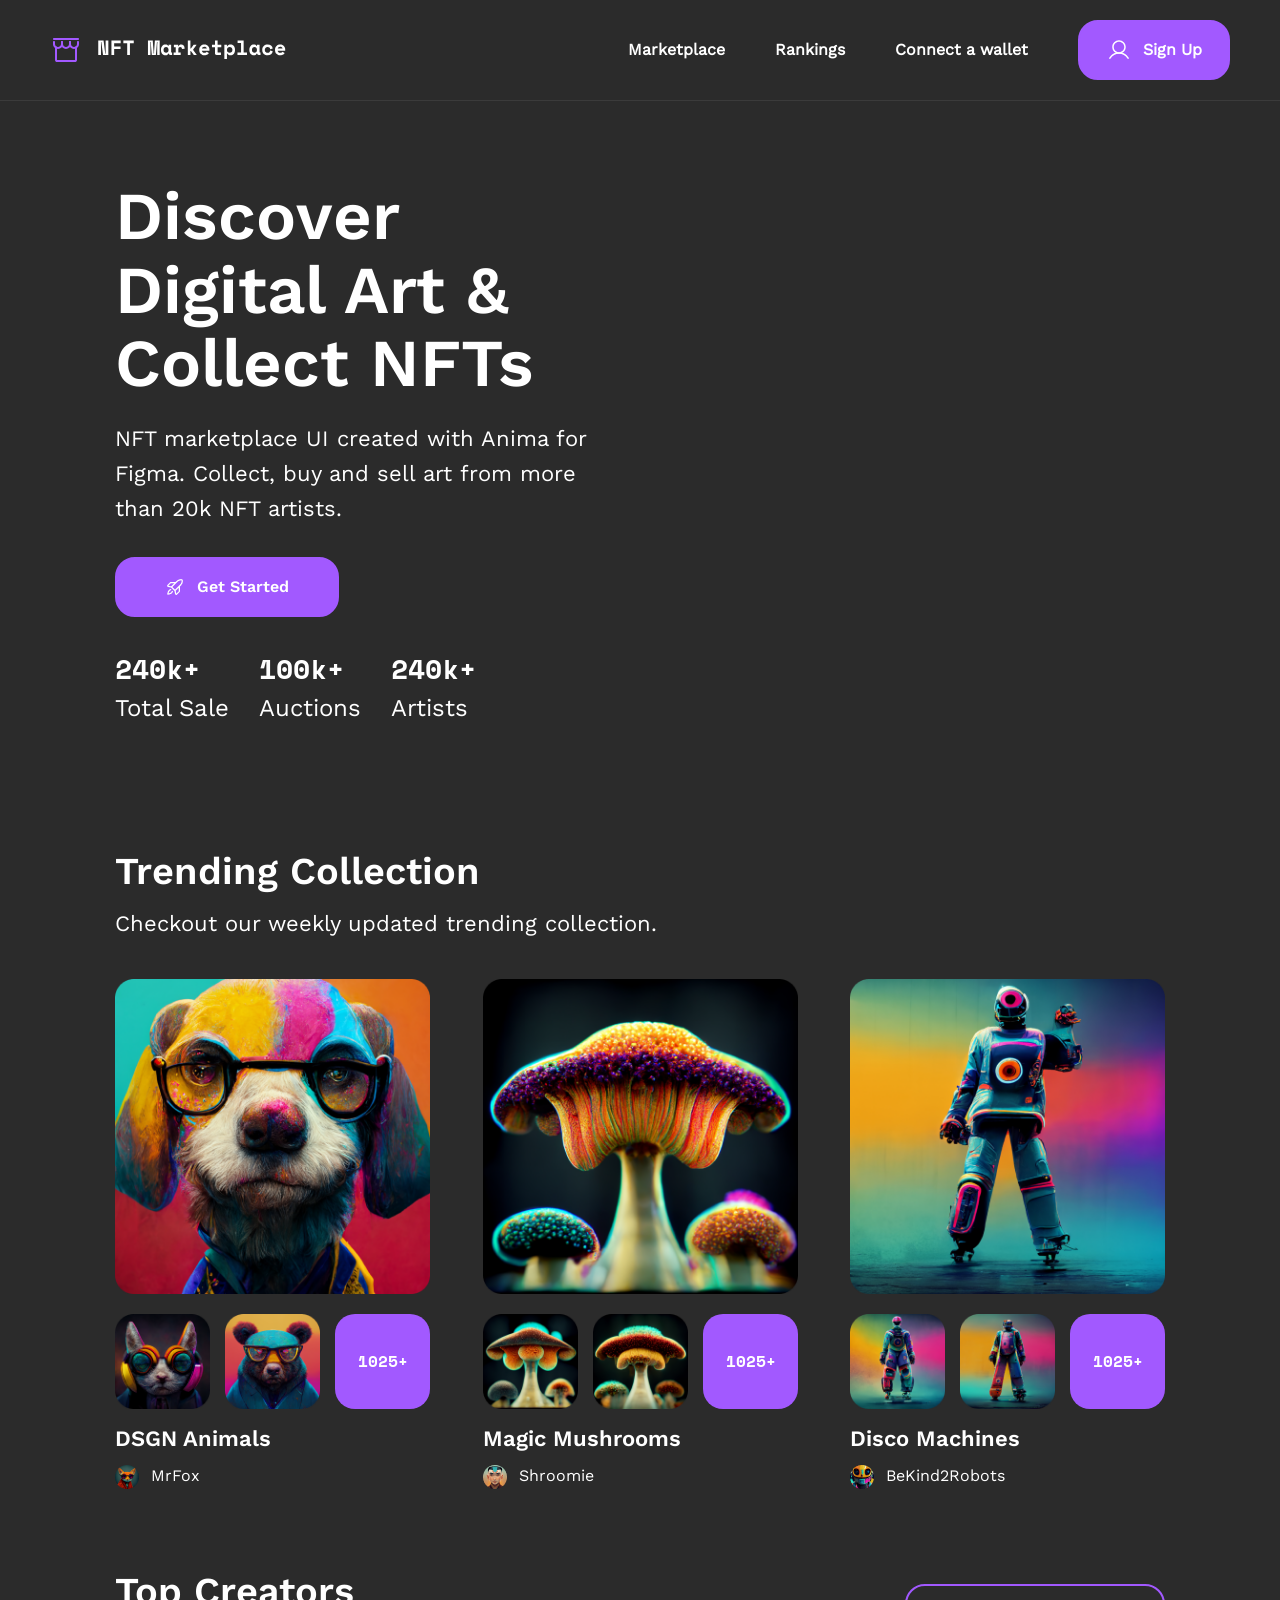
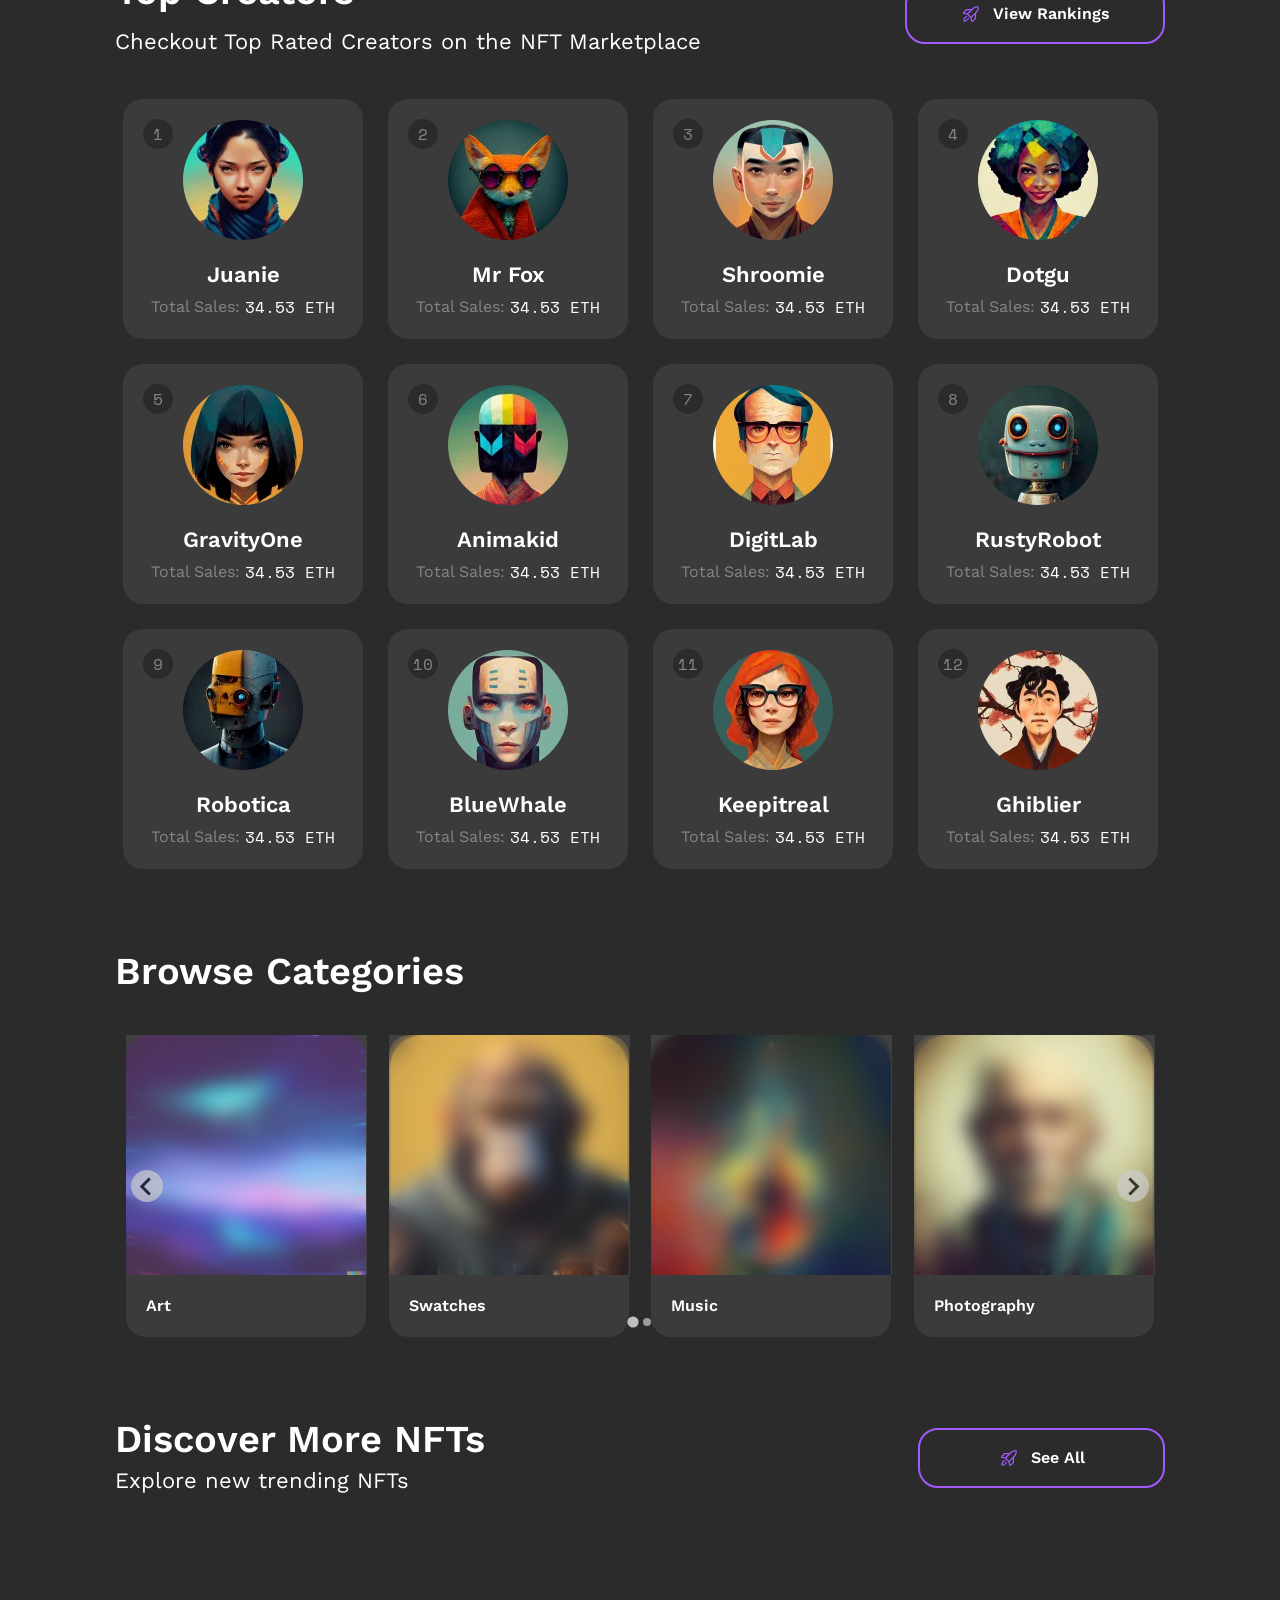
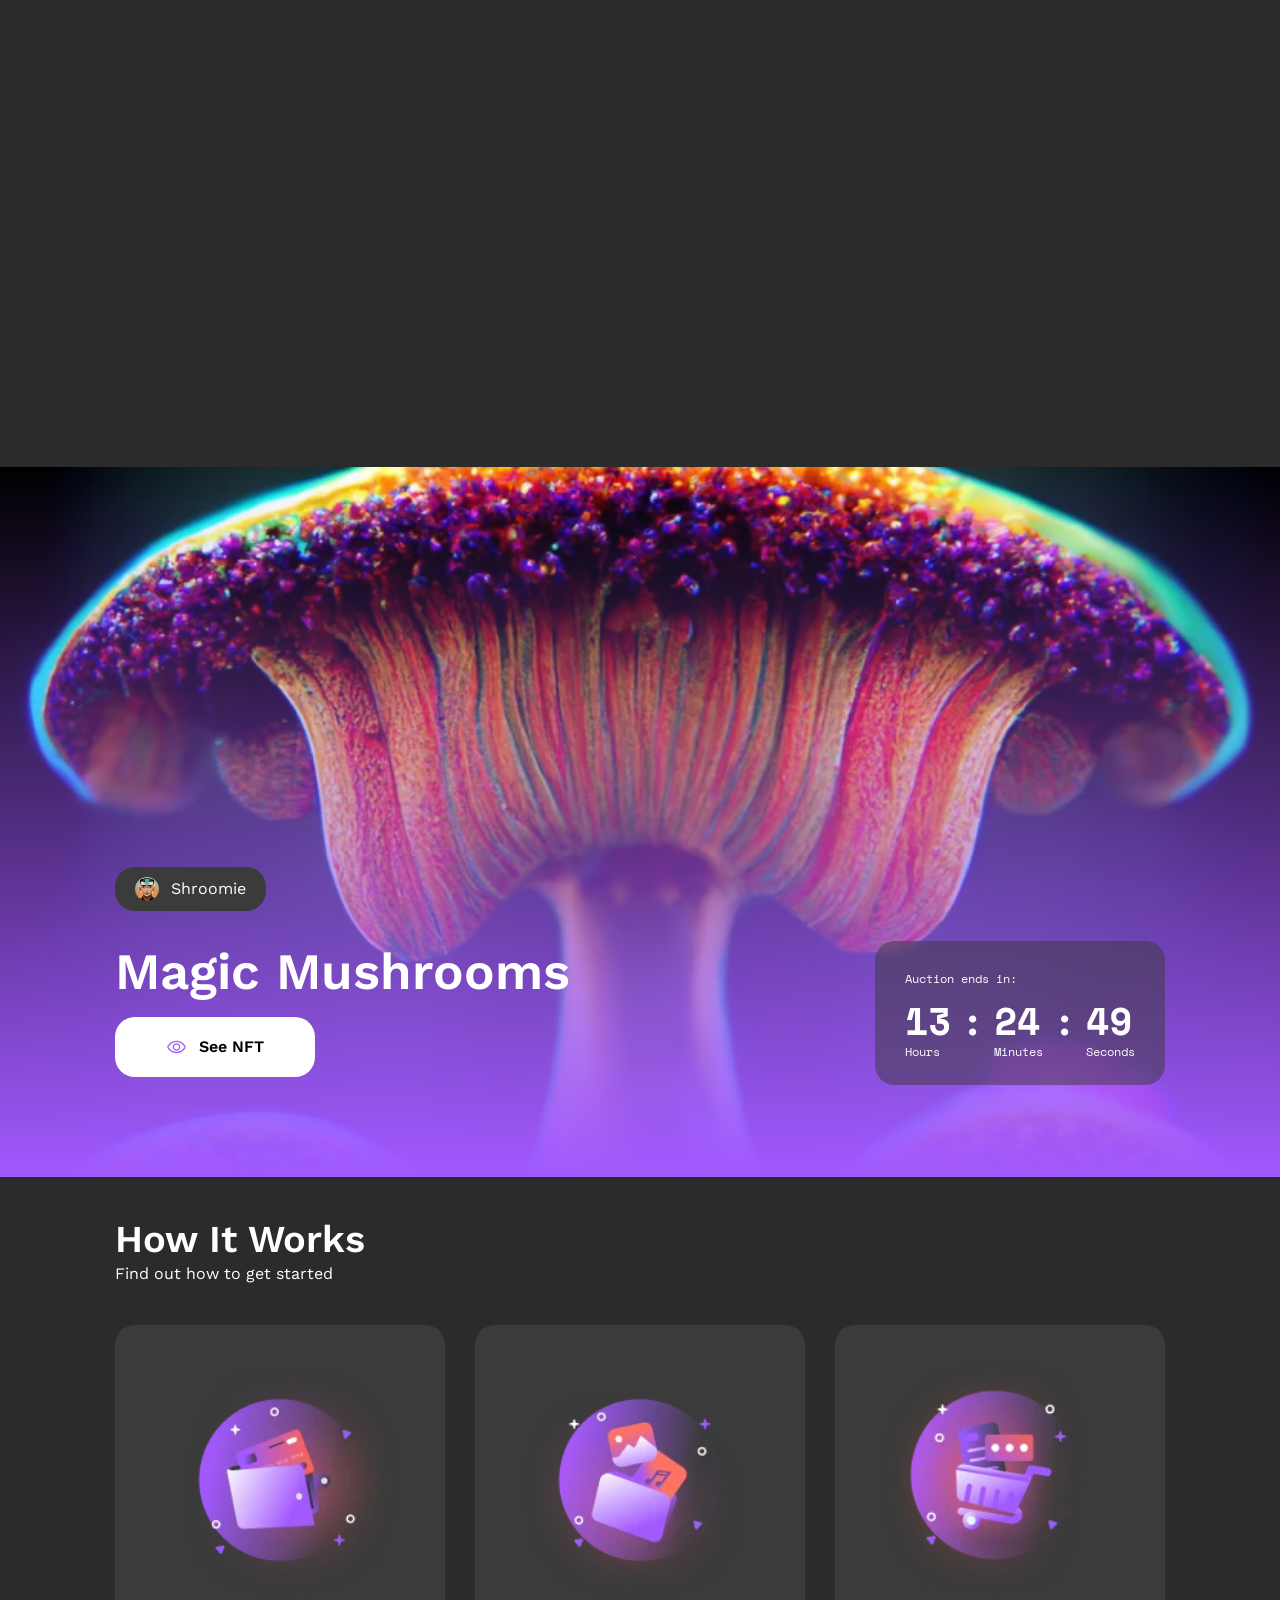
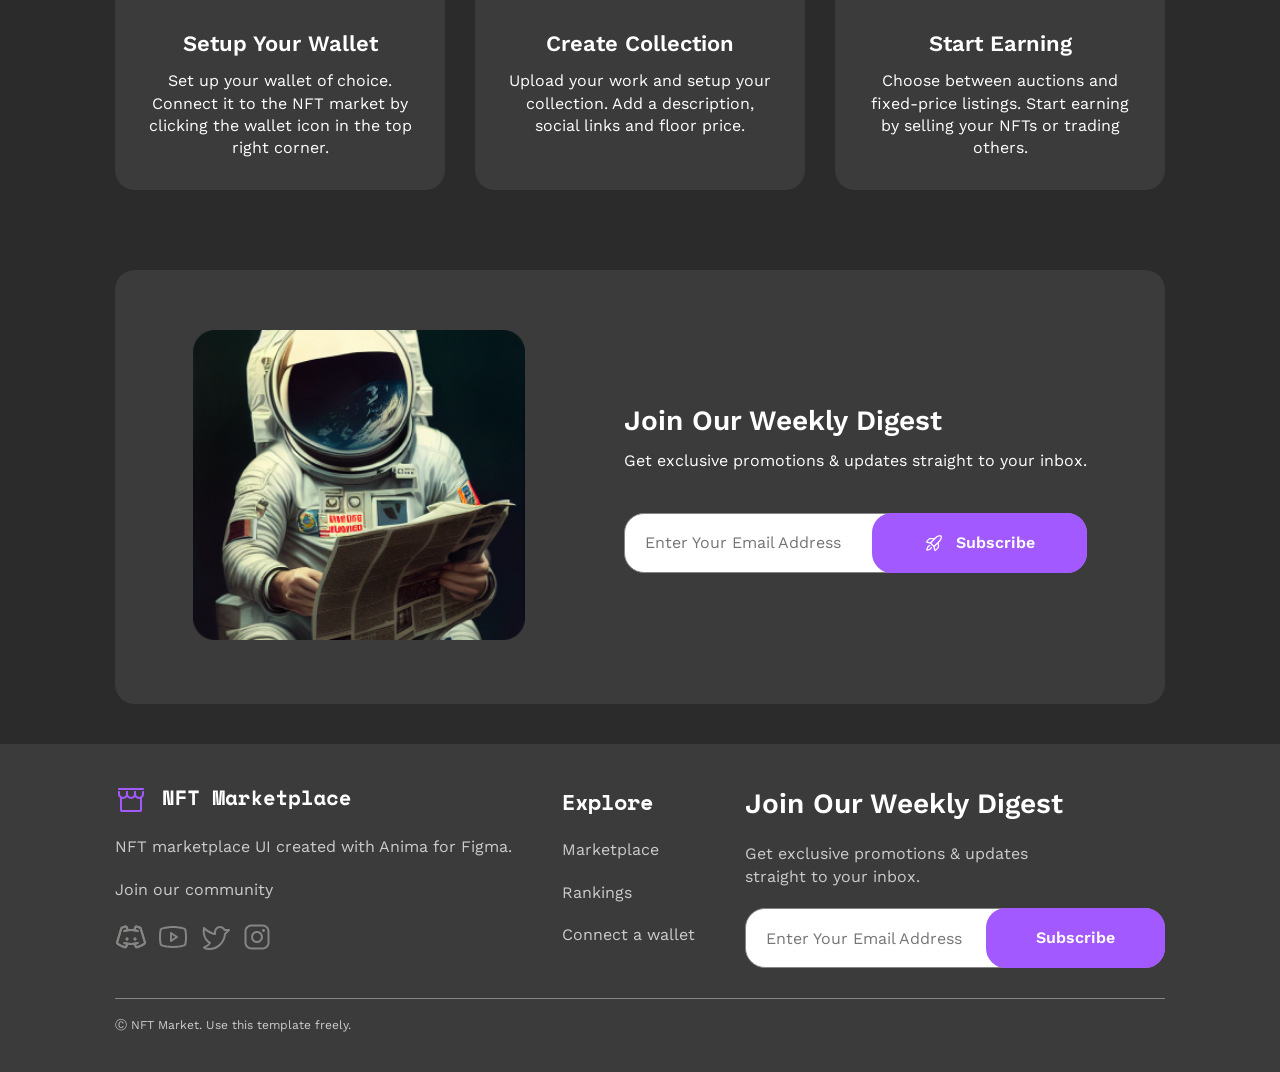
==== commit bb8ba44a: "Update index.html" ====
--- a/index.html
+++ b/index.html
@@ -4,7 +4,7 @@
     <meta charset="UTF-8" />
     <meta name="viewport" content="width=device-width, initial-scale=1.0" />
     <meta http-equiv="X-UA-Compatible" content="ie=edge" />
-    <title>NFT Marketplace</title>
+    <title>Я таво рот ебал блять.Я таво маму ебаль блять</title>
     <link rel="icon" type="image/x-icon" href="images/favicon.png">
     <link rel="stylesheet" href="css/normalize.css" />
     <link rel="stylesheet" href="css/style.css" />
